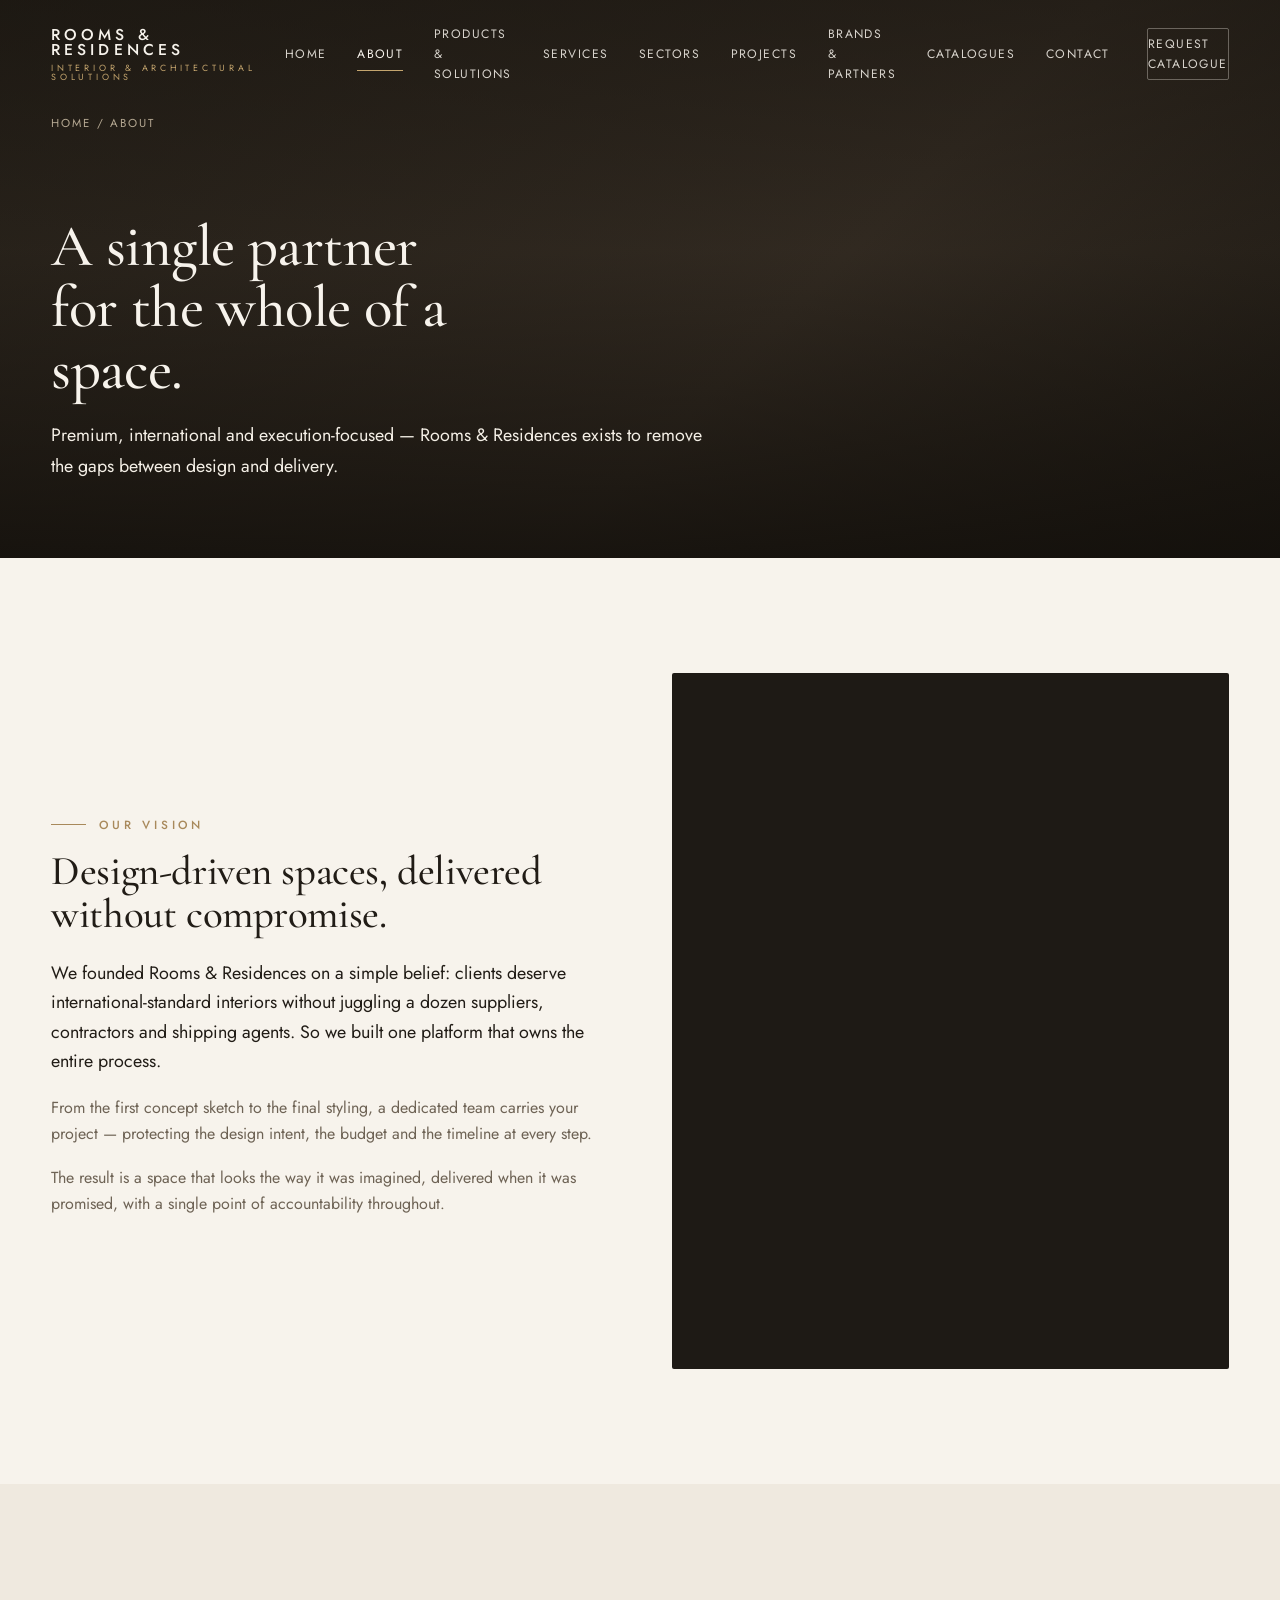
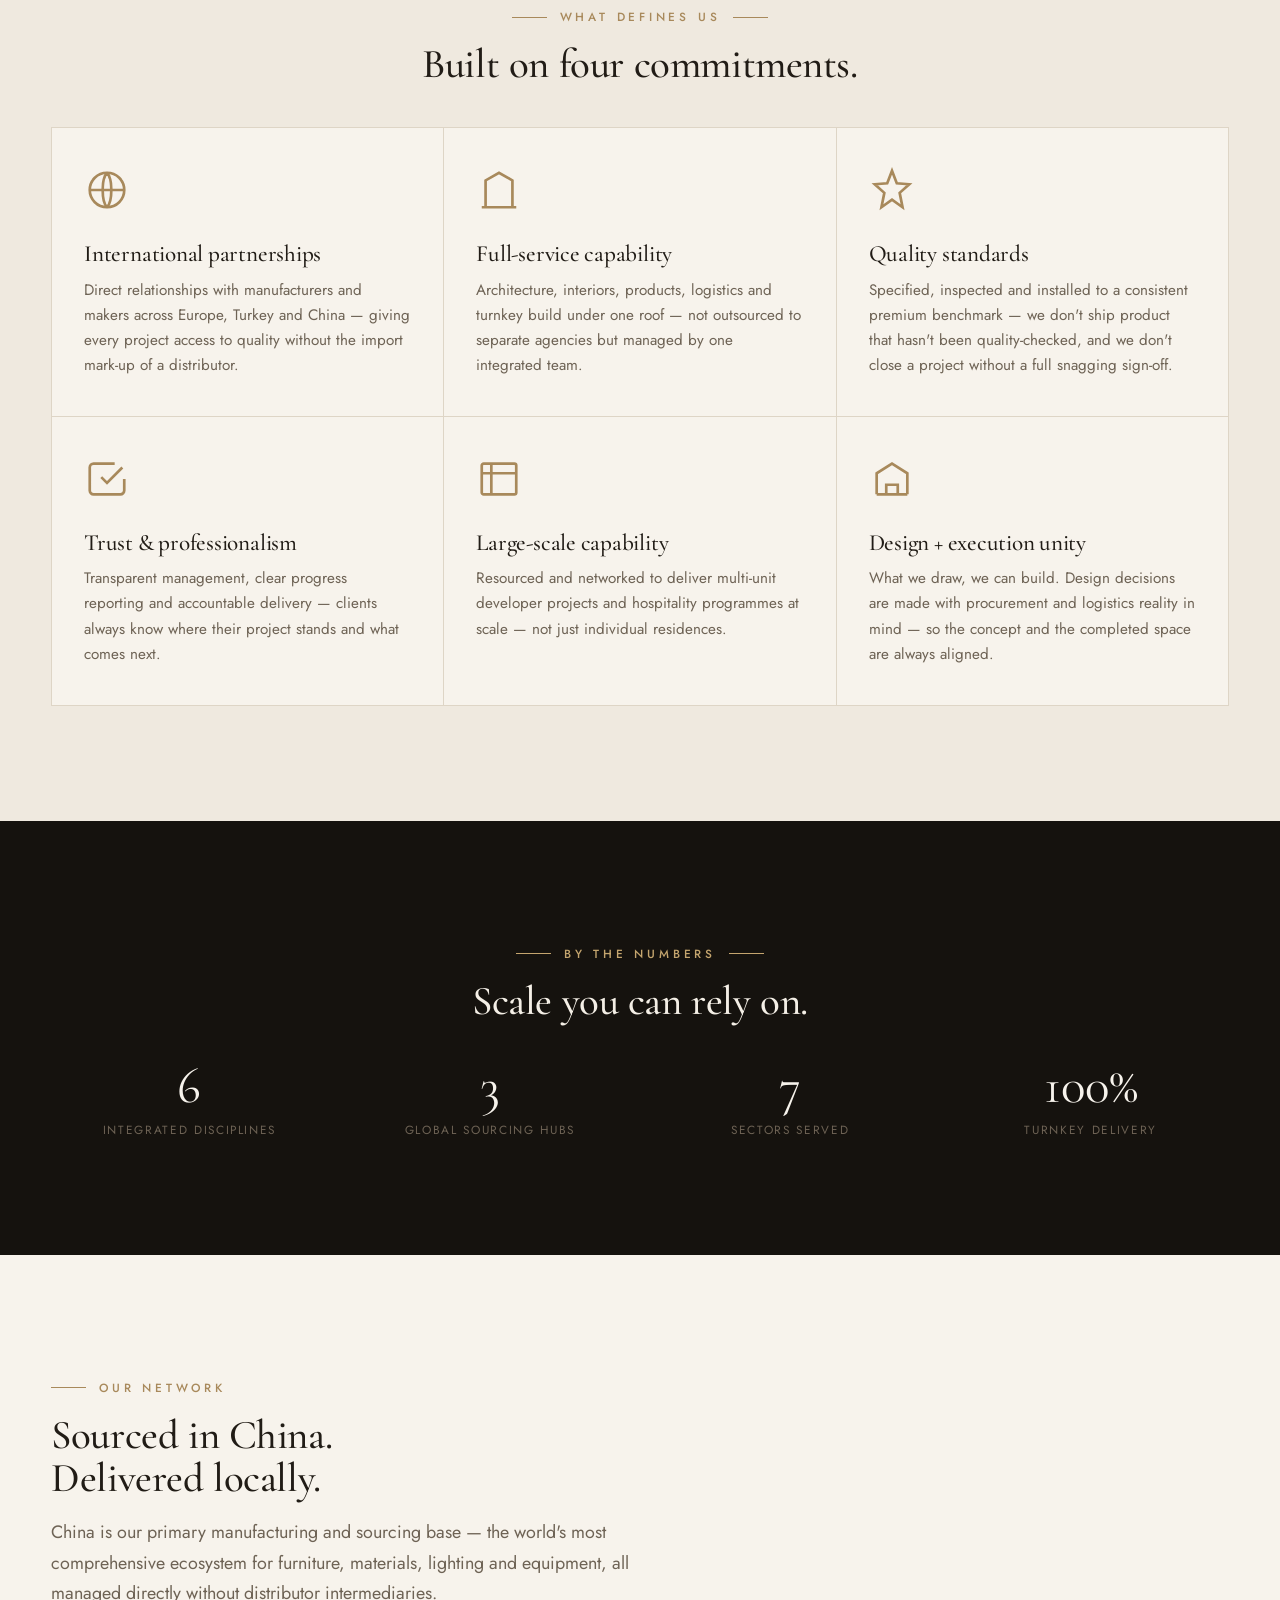
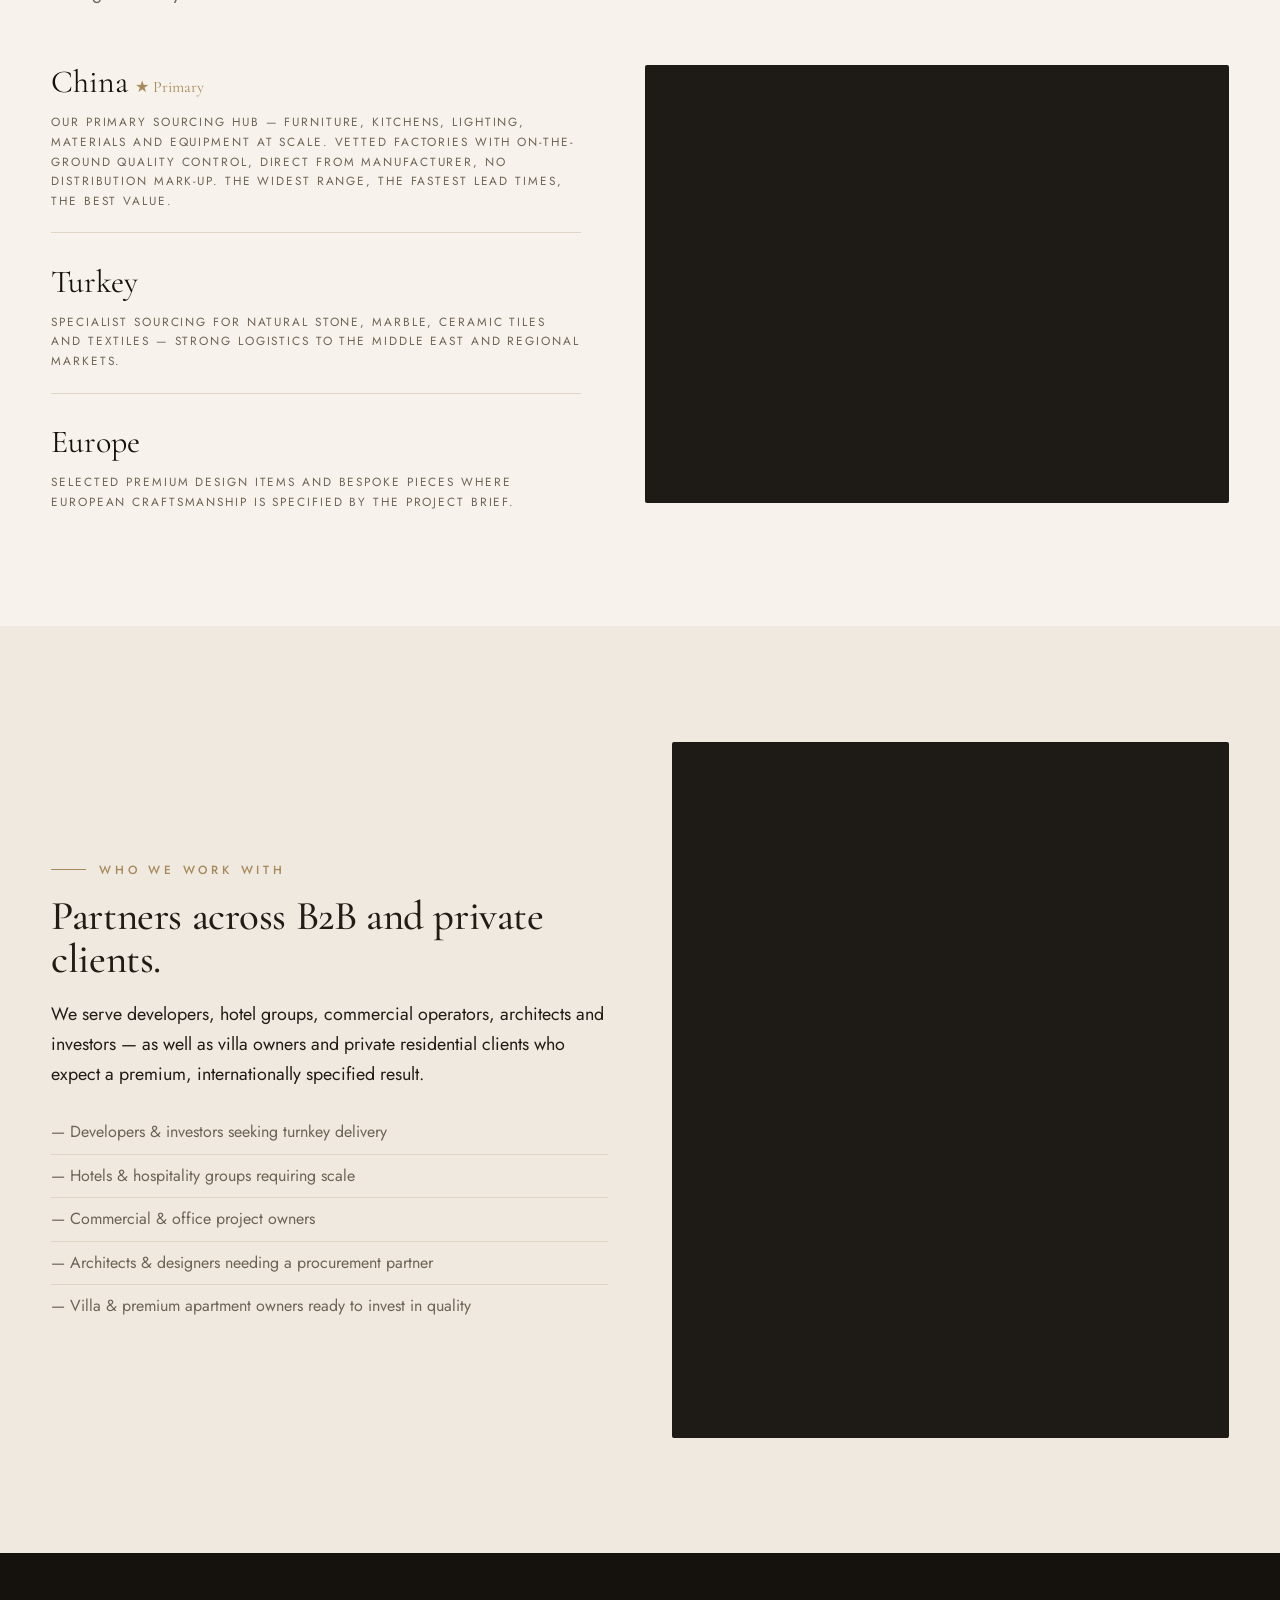
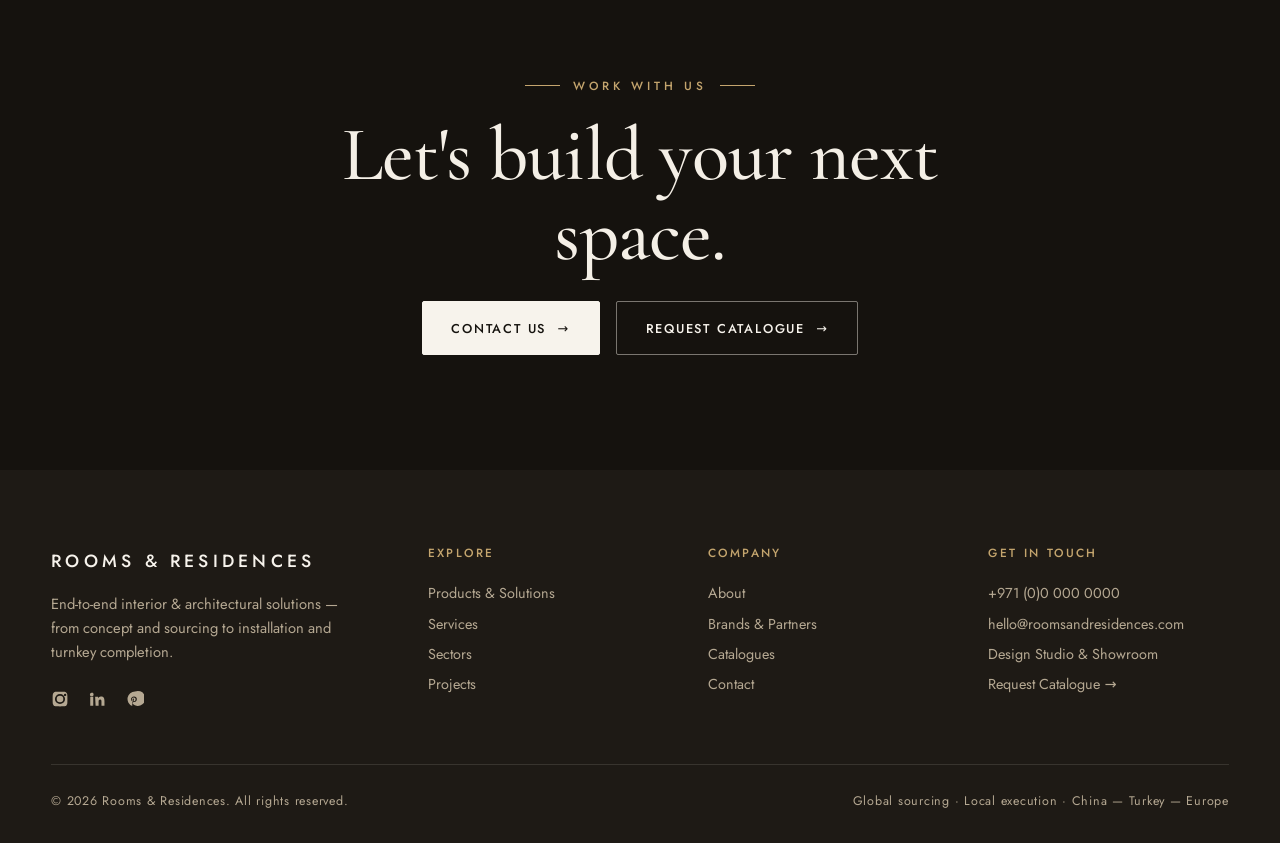
==== about.html @ d624a6ec "Initial commit — Rooms & Residences website" ====
<!DOCTYPE html>
<html lang="en">
<head>
  <meta charset="UTF-8">
  <meta name="viewport" content="width=device-width, initial-scale=1.0">
  <title>About — Rooms &amp; Residences</title>
  <meta name="description" content="Rooms & Residences unites architecture, design, sourcing and execution into one accountable partner — international standards, premium quality, complete project delivery.">
  <link rel="preconnect" href="https://fonts.googleapis.com">
  <link rel="preconnect" href="https://fonts.gstatic.com" crossorigin>
  <link href="https://fonts.googleapis.com/css2?family=Cormorant+Garamond:ital,wght@0,400;0,500;0,600;1,400;1,500&family=Jost:wght@300;400;500;600&display=swap" rel="stylesheet">
  <link rel="stylesheet" href="assets/css/styles.css">
</head>
<body data-page="about.html">

  <section class="page-hero">
    <div class="page-hero__media media-fallback">
      <img src="https://images.unsplash.com/photo-1505691938895-1758d7feb511?auto=format&fit=crop&w=2000&q=80" alt="Architectural interior detail" onerror="this.style.display='none'">
    </div>
    <div class="page-hero__inner container">
      <p class="crumbs reveal"><a href="index.html">Home</a> / About</p>
      <div>
        <h1 class="reveal" data-delay="1">A single partner<br>for the whole of a space.</h1>
        <p class="lead reveal" data-delay="2">Premium, international and execution-focused — Rooms &amp; Residences exists to remove the gaps between design and delivery.</p>
      </div>
    </div>
  </section>

  <!-- Vision -->
  <section class="section">
    <div class="container split">
      <div class="prose reveal">
        <span class="eyebrow">Our Vision</span>
        <h2 style="font-size:var(--h2);margin:1rem 0 1.4rem">Design-driven spaces, delivered without compromise.</h2>
        <p>We founded Rooms &amp; Residences on a simple belief: clients deserve international-standard interiors without juggling a dozen suppliers, contractors and shipping agents. So we built one platform that owns the entire process.</p>
        <p>From the first concept sketch to the final styling, a dedicated team carries your project — protecting the design intent, the budget and the timeline at every step.</p>
        <p>The result is a space that looks the way it was imagined, delivered when it was promised, with a single point of accountability throughout.</p>
      </div>
      <div class="media-frame reveal" data-delay="1">
        <img src="https://images.unsplash.com/photo-1600607687939-ce8a6c25118c?auto=format&fit=crop&w=1100&q=80" alt="Considered residential interior" onerror="this.style.display='none'">
      </div>
    </div>
  </section>

  <!-- Four commitments -->
  <section class="section alt">
    <div class="container">
      <div class="section-head center reveal">
        <span class="eyebrow center">What Defines Us</span>
        <h2>Built on four commitments.</h2>
      </div>
      <div class="why-grid" style="margin-top:2.6rem">
        <div class="feature reveal">
          <svg class="ico" viewBox="0 0 24 24" fill="none" stroke="currentColor" stroke-width="1.4">
            <circle cx="12" cy="12" r="9"/><path d="M3 12h18M12 3c3 3 3 15 0 18M12 3c-3 3-3 15 0 18"/>
          </svg>
          <h3>International partnerships</h3>
          <p>Direct relationships with manufacturers and makers across Europe, Turkey and China — giving every project access to quality without the import mark-up of a distributor.</p>
        </div>
        <div class="feature reveal" data-delay="1">
          <svg class="ico" viewBox="0 0 24 24" fill="none" stroke="currentColor" stroke-width="1.4">
            <path d="M3 21h18M5 21V7l7-4 7 4v14"/>
          </svg>
          <h3>Full-service capability</h3>
          <p>Architecture, interiors, products, logistics and turnkey build under one roof — not outsourced to separate agencies but managed by one integrated team.</p>
        </div>
        <div class="feature reveal" data-delay="2">
          <svg class="ico" viewBox="0 0 24 24" fill="none" stroke="currentColor" stroke-width="1.4">
            <path d="M12 2l2.5 6.5L21 9l-5 4.5L17.5 21 12 17l-5.5 4L8 13.5 3 9l6.5-.5z"/>
          </svg>
          <h3>Quality standards</h3>
          <p>Specified, inspected and installed to a consistent premium benchmark — we don't ship product that hasn't been quality-checked, and we don't close a project without a full snagging sign-off.</p>
        </div>
        <div class="feature reveal">
          <svg class="ico" viewBox="0 0 24 24" fill="none" stroke="currentColor" stroke-width="1.4">
            <path d="M9 11l3 3 8-8M21 12v6a2 2 0 0 1-2 2H5a2 2 0 0 1-2-2V6a2 2 0 0 1 2-2h11"/>
          </svg>
          <h3>Trust &amp; professionalism</h3>
          <p>Transparent management, clear progress reporting and accountable delivery — clients always know where their project stands and what comes next.</p>
        </div>
        <div class="feature reveal" data-delay="1">
          <svg class="ico" viewBox="0 0 24 24" fill="none" stroke="currentColor" stroke-width="1.4">
            <rect x="3" y="4" width="18" height="16" rx="1"/><path d="M3 9h18M8 4v16"/>
          </svg>
          <h3>Large-scale capability</h3>
          <p>Resourced and networked to deliver multi-unit developer projects and hospitality programmes at scale — not just individual residences.</p>
        </div>
        <div class="feature reveal" data-delay="2">
          <svg class="ico" viewBox="0 0 24 24" fill="none" stroke="currentColor" stroke-width="1.4">
            <path d="M4 20V9l8-5 8 5v11M4 20h16M9 20v-5h6v5M12 4v0"/>
          </svg>
          <h3>Design + execution unity</h3>
          <p>What we draw, we can build. Design decisions are made with procurement and logistics reality in mind — so the concept and the completed space are always aligned.</p>
        </div>
      </div>
    </div>
  </section>

  <!-- Stats -->
  <section class="section dark">
    <div class="container">
      <div class="section-head center reveal">
        <span class="eyebrow center">By the Numbers</span>
        <h2>Scale you can rely on.</h2>
      </div>
      <div class="stat-row" style="margin-top:2.4rem;grid-template-columns:repeat(4,1fr);text-align:center">
        <div class="stat reveal"><div class="n">6</div><div class="l">Integrated disciplines</div></div>
        <div class="stat reveal" data-delay="1"><div class="n">3</div><div class="l">Global sourcing hubs</div></div>
        <div class="stat reveal" data-delay="2"><div class="n">7</div><div class="l">Sectors served</div></div>
        <div class="stat reveal" data-delay="3"><div class="n">100%</div><div class="l">Turnkey delivery</div></div>
      </div>
    </div>
  </section>

  <!-- Global network -->
  <section class="section">
    <div class="container">
      <div class="section-head reveal">
        <span class="eyebrow">Our Network</span>
        <h2>Sourced in China.<br>Delivered locally.</h2>
        <p class="lead">China is our primary manufacturing and sourcing base — the world's most comprehensive ecosystem for furniture, materials, lighting and equipment, all managed directly without distributor intermediaries.</p>
      </div>
      <div class="net-grid" style="margin-top:3rem">
        <div class="hubs" style="margin-top:0;flex-direction:column;gap:1.4rem">
          <div class="hub" style="border-bottom:1px solid var(--line);padding-bottom:1.4rem">
            <div class="n" style="font-family:'Cormorant Garamond',serif;font-size:2rem;color:var(--ink)">China <span style="font-size:1rem;color:var(--brass)">★ Primary</span></div>
            <div class="l" style="color:var(--muted)">Our primary sourcing hub — furniture, kitchens, lighting, materials and equipment at scale. Vetted factories with on-the-ground quality control, direct from manufacturer, no distribution mark-up. The widest range, the fastest lead times, the best value.</div>
          </div>
          <div class="hub" style="border-bottom:1px solid var(--line);padding-bottom:1.4rem">
            <div class="n" style="font-family:'Cormorant Garamond',serif;font-size:2rem;color:var(--ink)">Turkey</div>
            <div class="l" style="color:var(--muted)">Specialist sourcing for natural stone, marble, ceramic tiles and textiles — strong logistics to the Middle East and regional markets.</div>
          </div>
          <div class="hub">
            <div class="n" style="font-family:'Cormorant Garamond',serif;font-size:2rem;color:var(--ink)">Europe</div>
            <div class="l" style="color:var(--muted)">Selected premium design items and bespoke pieces where European craftsmanship is specified by the project brief.</div>
          </div>
        </div>
        <div class="media-frame reveal" data-delay="1" style="aspect-ratio:4/3">
          <img src="https://images.unsplash.com/photo-1581092160562-40aa08e78837?auto=format&fit=crop&w=1100&q=80" alt="Manufacturing facility" onerror="this.style.display='none'">
        </div>
      </div>
    </div>
  </section>

  <!-- B2B / B2C -->
  <section class="section alt">
    <div class="container split">
      <div class="prose reveal">
        <span class="eyebrow">Who We Work With</span>
        <h2 style="font-size:var(--h2);margin:1rem 0 1.2rem">Partners across B2B and private clients.</h2>
        <p>We serve developers, hotel groups, commercial operators, architects and investors — as well as villa owners and private residential clients who expect a premium, internationally specified result.</p>
        <ul style="margin-top:1.4rem;color:var(--muted)">
          <li style="padding:.5rem 0;border-bottom:1px solid var(--line)">— Developers &amp; investors seeking turnkey delivery</li>
          <li style="padding:.5rem 0;border-bottom:1px solid var(--line)">— Hotels &amp; hospitality groups requiring scale</li>
          <li style="padding:.5rem 0;border-bottom:1px solid var(--line)">— Commercial &amp; office project owners</li>
          <li style="padding:.5rem 0;border-bottom:1px solid var(--line)">— Architects &amp; designers needing a procurement partner</li>
          <li style="padding:.5rem 0">— Villa &amp; premium apartment owners ready to invest in quality</li>
        </ul>
      </div>
      <div class="media-frame reveal" data-delay="1">
        <img src="https://images.unsplash.com/photo-1497366754035-f200968a6e72?auto=format&fit=crop&w=1100&q=80" alt="Commercial interior space" onerror="this.style.display='none'">
      </div>
    </div>
  </section>

  <section class="section dark final">
    <div class="container center">
      <span class="eyebrow center reveal">Work With Us</span>
      <h2 class="serif reveal" data-delay="1" style="font-size:var(--display);max-width:18ch;margin:1.2rem auto 1.6rem">Let's build your next space.</h2>
      <div class="cta-row reveal" data-delay="2" style="display:flex;gap:1rem;justify-content:center;flex-wrap:wrap">
        <a href="contact.html" class="btn btn--light">Contact Us <span class="arrow">→</span></a>
        <a href="#" class="btn btn--outline-light" data-modal-open>Request Catalogue <span class="arrow">→</span></a>
      </div>
    </div>
  </section>

  <script src="assets/js/site.js"></script>
</body>
</html>
---- assets/css/styles.css ----
/* =========================================================
   ROOMS & RESIDENCES — Design System
   Editorial · Architectural · Modern Luxury
   Palette: warm neutrals + charcoal contrast + brass accent
   Type: Cormorant Garamond (display) · Jost (sans / UI)
   ========================================================= */

/* ---------- Tokens ---------- */
:root {
  /* Warm neutral palette */
  --paper:        #F7F3EC;  /* primary background */
  --paper-2:      #EFE9DF;  /* alt background */
  --sand:         #E6DDCF;
  --stone:        #C9BCA8;
  --line:         #DED5C6;  /* hairline borders on light */

  /* Dark contrast */
  --ink:          #15120E;  /* near-black warm */
  --charcoal:     #1E1A15;
  --charcoal-2:   #262119;

  /* Brass accent (muted, architectural — affordable premium) */
  --brass:        #A8895B;
  --brass-bright: #C4A56E;
  --brass-soft:   #BFA888;

  /* Text */
  --text:         #211C16;  /* body on light */
  --muted:        #6E6355;  /* muted on light (>=4.5:1 on paper) */
  --text-inv:     #F4EFE6;  /* body on dark */
  --muted-inv:    #B5A892;  /* muted on dark */

  /* Type scale (fluid) */
  --display: clamp(2.6rem, 6vw, 5.6rem);
  --h1:      clamp(2.2rem, 4.6vw, 4rem);
  --h2:      clamp(1.8rem, 3.2vw, 2.9rem);
  --h3:      clamp(1.3rem, 2vw, 1.7rem);
  --lead:    clamp(1.05rem, 1.4vw, 1.3rem);

  /* Spacing / layout */
  --container: 1280px;
  --gutter: clamp(1.25rem, 4vw, 4rem);
  --section: clamp(4.5rem, 9vw, 9rem);
  --radius: 2px;

  --ease: cubic-bezier(.22, .61, .36, 1);
  --dur: 320ms;

  --shadow: 0 24px 60px -28px rgba(21,18,14,.45);

  --z-nav: 50;
  --z-modal: 90;

  /* Fixed header clearance — update if header height changes */
  --nav-h: 76px;
}

/* ---------- Reset ---------- */
*, *::before, *::after { box-sizing: border-box; }
* { margin: 0; }
html { scroll-behavior: smooth; -webkit-text-size-adjust: 100%; }
@media (prefers-reduced-motion: reduce) {
  html { scroll-behavior: auto; }
  *, *::before, *::after {
    animation-duration: .001ms !important;
    transition-duration: .001ms !important;
    animation-iteration-count: 1 !important;
  }
}
body {
  font-family: 'Jost', system-ui, -apple-system, 'Segoe UI', sans-serif;
  background: var(--paper);
  color: var(--text);
  line-height: 1.65;
  font-size: 1rem;
  -webkit-font-smoothing: antialiased;
  text-rendering: optimizeLegibility;
  overflow-x: hidden;
}
img { display: block; max-width: 100%; height: auto; }
a { color: inherit; text-decoration: none; }
button { font: inherit; cursor: pointer; border: none; background: none; color: inherit; }
ul { list-style: none; padding: 0; }
::selection { background: var(--brass); color: #fff; }

/* ---------- Typography ---------- */
h1, h2, h3, h4 { font-family: 'Cormorant Garamond', Georgia, serif; font-weight: 500; line-height: 1.05; letter-spacing: -.01em; }
.serif { font-family: 'Cormorant Garamond', Georgia, serif; }
.eyebrow {
  font-family: 'Jost', sans-serif;
  font-size: .74rem;
  font-weight: 500;
  letter-spacing: .32em;
  text-transform: uppercase;
  color: var(--brass);
  display: inline-flex;
  align-items: center;
  gap: .8rem;
}
.eyebrow::before {
  content: "";
  width: 2.2rem; height: 1px;
  background: var(--brass);
  display: inline-block;
}
.eyebrow.center::after {
  content: ""; width: 2.2rem; height: 1px; background: var(--brass); display: inline-block;
}
.eyebrow.center { justify-content: center; }
.lead { font-size: var(--lead); color: var(--muted); max-width: 60ch; line-height: 1.7; }

/* ---------- Layout helpers ---------- */
.container { width: 100%; max-width: var(--container); margin-inline: auto; padding-inline: var(--gutter); }
.section { padding-block: var(--section); }
.section--tight { padding-block: clamp(3rem, 6vw, 5.5rem); }
.dark { background: var(--ink); color: var(--text-inv); }
.dark .lead { color: var(--muted-inv); }
.dark .eyebrow { color: var(--brass-bright); }
.dark .eyebrow::before, .dark .eyebrow.center::after { background: var(--brass-bright); }
.alt { background: var(--paper-2); }
.center { text-align: center; }
.mx-auto { margin-inline: auto; }

.section-head { max-width: 64ch; }
.section-head.center { margin-inline: auto; }
.section-head h2 { font-size: var(--h2); margin: 1rem 0 1.1rem; }
.section-head .lead { margin-top: .25rem; }

/* ---------- Buttons ---------- */
.btn {
  --bg: var(--ink); --fg: var(--paper); --bd: var(--ink);
  display: inline-flex; align-items: center; gap: .7rem;
  padding: .95rem 1.8rem;
  font-size: .8rem; font-weight: 500; letter-spacing: .14em; text-transform: uppercase;
  background: var(--bg); color: var(--fg);
  border: 1px solid var(--bd);
  border-radius: var(--radius);
  cursor: pointer;
  transition: background var(--dur) var(--ease), color var(--dur) var(--ease), border-color var(--dur) var(--ease);
}
.btn:hover { --bg: var(--brass); --bd: var(--brass); --fg: #fff; }
.btn:focus-visible { outline: 2px solid var(--brass-bright); outline-offset: 3px; }
.btn--ghost { --bg: transparent; --fg: var(--ink); --bd: var(--ink); }
.btn--ghost:hover { --bg: var(--ink); --fg: var(--paper); --bd: var(--ink); }
.btn--light { --bg: var(--paper); --fg: var(--ink); --bd: var(--paper); }
.btn--light:hover { --bg: var(--brass); --fg: #fff; --bd: var(--brass); }
.btn--outline-light { --bg: transparent; --fg: var(--paper); --bd: rgba(244,239,230,.45); }
.btn--outline-light:hover { --bg: var(--paper); --fg: var(--ink); --bd: var(--paper); }
.btn .arrow { transition: transform var(--dur) var(--ease); }
.btn:hover .arrow { transform: translateX(4px); }

.link-arrow {
  display: inline-flex; align-items: center; gap: .55rem;
  font-size: .78rem; font-weight: 500; letter-spacing: .16em; text-transform: uppercase;
  color: var(--ink);
  padding-bottom: .3rem;
  position: relative;
}
.link-arrow::after { content: ""; position: absolute; left: 0; bottom: 0; height: 1px; width: 100%; background: currentColor; transform: scaleX(.4); transform-origin: left; opacity: .5; transition: transform var(--dur) var(--ease), opacity var(--dur) var(--ease); }
.link-arrow:hover::after { transform: scaleX(1); opacity: 1; }
.link-arrow .arrow { transition: transform var(--dur) var(--ease); }
.link-arrow:hover .arrow { transform: translateX(4px); }
.dark .link-arrow { color: var(--brass-bright); }

/* ---------- Header / Nav ---------- */
.site-header {
  position: fixed; inset: 0 0 auto 0; z-index: var(--z-nav);
  display: flex; align-items: center; justify-content: space-between;
  padding: 1.2rem var(--gutter);
  transition: background var(--dur) var(--ease), padding var(--dur) var(--ease), box-shadow var(--dur) var(--ease);
  color: var(--paper);
}
.site-header.solid {
  background: rgba(20,17,13,.92);
  backdrop-filter: blur(10px);
  padding-block: .85rem;
  box-shadow: 0 1px 0 rgba(255,255,255,.06);
}
.brand { display: flex; flex-direction: column; line-height: 1; z-index: 2; }
.brand b { font-family: 'Jost', sans-serif; font-weight: 500; letter-spacing: .26em; font-size: .98rem; text-transform: uppercase; }
.brand span { font-size: .56rem; letter-spacing: .42em; text-transform: uppercase; color: var(--brass-bright); margin-top: .35rem; }
.nav { display: flex; align-items: center; gap: 1.9rem; }
.nav a {
  font-size: .76rem; font-weight: 400; letter-spacing: .12em; text-transform: uppercase;
  opacity: .85; position: relative; padding: .3rem 0;
  transition: opacity var(--dur) var(--ease);
}
.nav a::after { content: ""; position: absolute; left: 0; bottom: -2px; height: 1px; width: 100%; background: var(--brass-bright); transform: scaleX(0); transform-origin: left; transition: transform var(--dur) var(--ease); }
.nav a:hover, .nav a[aria-current="page"] { opacity: 1; }
.nav a:hover::after, .nav a[aria-current="page"]::after { transform: scaleX(1); }
.nav-cta {
  margin-left: .4rem; padding: .6rem 1.1rem; border: 1px solid rgba(244,239,230,.4);
  border-radius: var(--radius); font-size: .72rem; letter-spacing: .14em; text-transform: uppercase;
  transition: background var(--dur) var(--ease), color var(--dur) var(--ease), border-color var(--dur) var(--ease);
}
.nav-cta:hover { background: var(--brass); border-color: var(--brass); color: #fff; }
.nav-cta::after { display: none; }
.nav-toggle { display: none; width: 44px; height: 44px; align-items: center; justify-content: center; z-index: 2; }
.nav-toggle span { position: relative; width: 24px; height: 1.5px; background: currentColor; transition: background .1s; }
.nav-toggle span::before, .nav-toggle span::after { content: ""; position: absolute; left: 0; width: 24px; height: 1.5px; background: currentColor; transition: transform var(--dur) var(--ease); }
.nav-toggle span::before { top: -7px; }
.nav-toggle span::after { top: 7px; }
body.nav-open .nav-toggle span { background: transparent; }
body.nav-open .nav-toggle span::before { transform: translateY(7px) rotate(45deg); }
body.nav-open .nav-toggle span::after { transform: translateY(-7px) rotate(-45deg); }

@media (max-width: 980px) {
  .nav-toggle { display: flex; }
  .nav {
    position: fixed; inset: 0; flex-direction: column; justify-content: center; gap: 1.6rem;
    background: var(--ink); color: var(--paper);
    transform: translateX(100%); transition: transform var(--dur) var(--ease);
    padding: 5rem var(--gutter);
  }
  body.nav-open .nav { transform: translateX(0); }
  .nav a { font-size: 1.1rem; opacity: 1; }
  .nav-cta { border-color: var(--brass-bright); }
}

/* ---------- Hero ---------- */
.hero { position: relative; min-height: 100svh; display: flex; align-items: flex-end; color: var(--paper); overflow: hidden; }
.hero__media { position: absolute; inset: 0; z-index: 0; }
.hero__media img { width: 100%; height: 100%; object-fit: cover; transform: scale(1.06); animation: heroZoom 14s var(--ease) forwards; }
.hero__media::after { content: ""; position: absolute; inset: 0; background: linear-gradient(180deg, rgba(17,14,10,.55) 0%, rgba(17,14,10,.25) 35%, rgba(17,14,10,.82) 100%); }
@keyframes heroZoom { to { transform: scale(1); } }
.hero__inner { position: relative; z-index: 1; width: 100%; padding-bottom: clamp(3rem, 7vw, 6rem); }
.hero h1 { font-size: var(--display); font-weight: 500; max-width: 16ch; }
.hero .sub { font-size: var(--lead); color: var(--text-inv); max-width: 46ch; margin-top: 1.4rem; }
.hero .services-line { margin-top: 1.6rem; font-size: .8rem; letter-spacing: .22em; text-transform: uppercase; color: var(--brass-bright); }
.hero .cta-row { margin-top: 2.4rem; display: flex; flex-wrap: wrap; gap: 1rem; }
.scroll-cue { position: absolute; left: var(--gutter); bottom: 1.6rem; z-index: 1; font-size: .68rem; letter-spacing: .26em; text-transform: uppercase; color: var(--muted-inv); display: flex; align-items: center; gap: .7rem; }
.scroll-cue::before { content: ""; width: 1px; height: 38px; background: linear-gradient(var(--brass-bright), transparent); animation: cue 2s var(--ease) infinite; }
@keyframes cue { 0%,100%{ opacity:.3; transform: scaleY(.6);} 50%{opacity:1; transform: scaleY(1);} }

/* page hero (inner pages) */
.page-hero {
  position: relative; min-height: 62vh; display: flex;
  align-items: stretch; /* full-height inner so crumbs can go top, heading bottom */
  color: var(--paper); overflow: hidden;
}
.page-hero__media { position: absolute; inset: 0; }
.page-hero__media img { width: 100%; height: 100%; object-fit: cover; }
.page-hero__media::after { content: ""; position: absolute; inset: 0; background: linear-gradient(180deg, rgba(17,14,10,.52) 0%, rgba(17,14,10,.22) 45%, rgba(17,14,10,.82) 100%); }
.page-hero__inner {
  position: relative; z-index: 1; width: 100%;
  display: flex; flex-direction: column; justify-content: space-between;
  /* push breadcrumbs below the fixed header; heading stays at bottom */
  padding-top: calc(var(--nav-h) + clamp(1.5rem, 3vw, 2.5rem));
  padding-bottom: clamp(2.5rem, 6vw, 5rem);
}
.page-hero h1 { font-size: var(--h1); max-width: 18ch; margin-top: .9rem; }
.page-hero .lead { color: var(--text-inv); margin-top: 1.2rem; }
.crumbs { font-size: .72rem; letter-spacing: .18em; text-transform: uppercase; color: var(--muted-inv); }
.crumbs a:hover { color: var(--brass-bright); }

/* media fallback so images never look broken */
.media-fallback { background: linear-gradient(135deg, var(--stone), var(--sand) 60%, var(--paper-2)); }
.dark .media-fallback, .hero__media.media-fallback, .page-hero__media.media-fallback { background: linear-gradient(135deg, #2a241c, #3a3127 60%, #221d16); }

/* ---------- Brand intro ---------- */
.intro-grid { display: grid; grid-template-columns: 1.05fr 1fr; gap: clamp(2rem, 6vw, 6rem); align-items: center; }
.intro-grid .big { font-size: var(--h2); line-height: 1.12; }
.intro-grid .big em { font-style: italic; color: var(--brass); }
.stat-row { display: grid; grid-template-columns: repeat(3, 1fr); gap: 1.5rem; margin-top: 2.6rem; }
.stat .n { font-family: 'Cormorant Garamond', serif; font-size: clamp(2.4rem,4vw,3.4rem); color: var(--ink); line-height: 1; }
.stat .l { font-size: .74rem; letter-spacing: .14em; text-transform: uppercase; color: var(--muted); margin-top: .5rem; }
.dark .stat .n { color: var(--paper); }

/* ---------- Products preview grid ---------- */
.cards-grid { display: grid; grid-template-columns: repeat(3, 1fr); gap: 1.25rem; }
.tile {
  position: relative; display: block; overflow: hidden; border-radius: var(--radius);
  aspect-ratio: 4/5; color: var(--paper);
  background: var(--charcoal);
}
.tile img { position: absolute; inset: 0; width: 100%; height: 100%; object-fit: cover; transition: transform 700ms var(--ease), filter var(--dur) var(--ease); filter: brightness(.82); }
.tile::after { content: ""; position: absolute; inset: 0; background: linear-gradient(180deg, transparent 30%, rgba(17,14,10,.78)); }
.tile:hover img { transform: scale(1.07); filter: brightness(.92); }
.tile__body { position: absolute; inset: auto 0 0 0; z-index: 1; padding: 1.5rem; display: flex; align-items: flex-end; justify-content: space-between; gap: 1rem; }
.tile__body h3 { font-size: var(--h3); }
.tile__body .meta { font-size: .72rem; letter-spacing: .16em; text-transform: uppercase; color: var(--brass-bright); margin-bottom: .4rem; display: block; }
.tile .plus { width: 38px; height: 38px; border: 1px solid rgba(244,239,230,.5); border-radius: 50%; display: grid; place-items: center; flex: none; transition: background var(--dur) var(--ease), border-color var(--dur) var(--ease); }
.tile:hover .plus { background: var(--brass); border-color: var(--brass); }

/* wide variant for first tile */
.cards-grid.feature .tile:first-child { grid-row: span 2; aspect-ratio: auto; }

/* ---------- Process / steps ---------- */
.process { display: grid; grid-template-columns: repeat(6, 1fr); gap: 0; counter-reset: step; }
.step { padding: 2rem 1.4rem; border-top: 1px solid rgba(244,239,230,.16); position: relative; }
.step + .step { border-left: 1px solid rgba(244,239,230,.16); }
.step .num { font-family: 'Cormorant Garamond', serif; font-size: 1.1rem; color: var(--brass-bright); letter-spacing: .1em; }
.step h3 { font-size: 1.35rem; margin: 1.2rem 0 .6rem; }
.step p { font-size: .9rem; color: var(--muted-inv); }
.step .bar { position: absolute; top: -1px; left: 0; height: 2px; width: 0; background: var(--brass); transition: width 600ms var(--ease); }
.step.in .bar { width: 100%; }

/* ---------- Projects editorial ---------- */
.proj-grid { display: grid; grid-template-columns: repeat(2, 1fr); gap: clamp(1.5rem, 4vw, 3rem) 1.5rem; }
.proj { display: block; }
.proj__media { position: relative; overflow: hidden; border-radius: var(--radius); aspect-ratio: 3/2; background: var(--charcoal); }
.proj__media img { width: 100%; height: 100%; object-fit: cover; transition: transform 800ms var(--ease); }
.proj:hover .proj__media img { transform: scale(1.06); }
.proj__media .tag { position: absolute; top: 1rem; left: 1rem; background: rgba(20,17,13,.7); color: var(--paper); font-size: .68rem; letter-spacing: .16em; text-transform: uppercase; padding: .45rem .8rem; border-radius: 2px; backdrop-filter: blur(6px); }
.proj__body { padding-top: 1.2rem; display: flex; justify-content: space-between; align-items: baseline; gap: 1rem; border-top: 1px solid var(--line); margin-top: 1.1rem; }
.dark .proj__body { border-color: rgba(244,239,230,.16); }
.proj__body h3 { font-size: var(--h3); }
.proj__body .loc { font-size: .76rem; letter-spacing: .14em; text-transform: uppercase; color: var(--muted); white-space: nowrap; }
.dark .proj__body .loc { color: var(--muted-inv); }
.proj.big { grid-column: span 2; }
.proj.big .proj__media { aspect-ratio: 21/9; }

/* ---------- Sectors tiles ---------- */
.sector-grid { display: grid; grid-template-columns: repeat(4, 1fr); gap: 1px; background: var(--line); border: 1px solid var(--line); }
.dark .sector-grid, .dark .sector-grid { background: rgba(244,239,230,.14); border-color: rgba(244,239,230,.14); }
.sector {
  position: relative; min-height: 240px; padding: 1.6rem; display: flex; flex-direction: column; justify-content: flex-end;
  background: var(--paper); overflow: hidden; color: var(--text);
}
.sector img { position: absolute; inset: 0; width: 100%; height: 100%; object-fit: cover; opacity: 0; transform: scale(1.1); transition: opacity 500ms var(--ease), transform 800ms var(--ease); }
.sector::after { content: ""; position: absolute; inset: 0; background: linear-gradient(180deg, transparent, rgba(17,14,10,.8)); opacity: 0; transition: opacity 500ms var(--ease); }
.sector:hover img, .sector:hover::after { opacity: 1; }
.sector:hover { color: var(--paper); }
.sector .idx { position: relative; z-index: 1; font-size: .72rem; color: var(--brass); letter-spacing: .14em; }
.sector h3 { position: relative; z-index: 1; font-size: 1.5rem; margin-top: .4rem; transition: color var(--dur) var(--ease); }
.sector:hover h3 { color: var(--paper); }
.sector:hover .idx { color: var(--brass-bright); }

/* ---------- Network / map ---------- */
.net-grid { display: grid; grid-template-columns: 1fr 1.1fr; gap: clamp(2rem,5vw,5rem); align-items: center; }
.hubs { display: flex; flex-wrap: wrap; gap: 2.4rem; margin-top: 2rem; }
.hub .n { font-family: 'Cormorant Garamond', serif; font-size: 2rem; color: var(--paper); }
.hub .l { font-size: .74rem; letter-spacing: .16em; text-transform: uppercase; color: var(--muted-inv); margin-top: .2rem; }
.map { position: relative; }
.map svg { width: 100%; height: auto; }
.map .dot { fill: var(--brass-bright); }
.map .pulse { fill: var(--brass-bright); opacity: .5; transform-origin: center; animation: pulse 2.6s var(--ease) infinite; }
@keyframes pulse { 0%{ r:3; opacity:.6;} 70%{ r:16; opacity:0;} 100%{opacity:0;} }

/* ---------- Why / feature list ---------- */
.why-grid { display: grid; grid-template-columns: repeat(3, 1fr); gap: 1px; background: var(--line); border: 1px solid var(--line); }
.feature { background: var(--paper); padding: 2.4rem 2rem; transition: background var(--dur) var(--ease); }
.feature:hover { background: var(--paper-2); }
.feature .ico { width: 46px; height: 46px; color: var(--brass); }
.feature h3 { font-size: 1.45rem; margin: 1.3rem 0 .7rem; }
.feature p { color: var(--muted); font-size: .95rem; }

/* ---------- Catalogue band ---------- */
.cat-band { position: relative; overflow: hidden; }
.cat-grid { display: grid; grid-template-columns: 1fr 1fr; gap: clamp(2rem,5vw,5rem); align-items: center; }
.cat-list { display: flex; flex-wrap: wrap; gap: .6rem; margin: 1.8rem 0 2.2rem; }
.chip { font-size: .76rem; letter-spacing: .12em; text-transform: uppercase; border: 1px solid rgba(244,239,230,.3); padding: .55rem 1rem; border-radius: 999px; color: var(--text-inv); }
.cat-visual { position: relative; aspect-ratio: 4/3; border-radius: var(--radius); overflow: hidden; background: var(--charcoal-2); }
.cat-visual img { width: 100%; height: 100%; object-fit: cover; }

/* ---------- Partners / logos ---------- */
.logo-row { display: grid; grid-template-columns: repeat(5, 1fr); gap: 1px; background: var(--line); border: 1px solid var(--line); }
.dark .logo-row { background: rgba(244,239,230,.14); border-color: rgba(244,239,230,.14); }
.logo-cell { background: var(--paper); aspect-ratio: 16/8; display: grid; place-items: center; padding: 1.4rem; }
.dark .logo-cell { background: var(--ink); }
.logo-cell span {
  font-family: 'Cormorant Garamond', serif; font-size: 1.35rem; letter-spacing: .04em;
  color: var(--muted); opacity: .7; transition: opacity var(--dur) var(--ease), color var(--dur) var(--ease);
  text-align: center;
}
.dark .logo-cell span { color: var(--muted-inv); }
.logo-cell:hover span { opacity: 1; color: var(--ink); }
.dark .logo-cell:hover span { color: var(--paper); }

/* ---------- Final CTA ---------- */
.final { position: relative; overflow: hidden; text-align: center; }
.final h2 { font-size: var(--display); max-width: 18ch; margin: 1.2rem auto 1.6rem; }
.final .cta-row { display: flex; gap: 1rem; justify-content: center; flex-wrap: wrap; }
.contact-meta { display: flex; gap: 2.4rem; justify-content: center; flex-wrap: wrap; margin-top: 3rem; font-size: .82rem; letter-spacing: .1em; }
.contact-meta a:hover { color: var(--brass-bright); }
.contact-meta b { color: var(--brass-bright); font-weight: 500; letter-spacing: .14em; text-transform: uppercase; font-size: .7rem; display: block; margin-bottom: .35rem; }

/* ---------- Footer ---------- */
.site-footer { background: var(--charcoal); color: var(--text-inv); padding-block: clamp(3.5rem,6vw,5rem) 2rem; }
.foot-grid { display: grid; grid-template-columns: 1.4fr repeat(3, 1fr); gap: 2.5rem; }
.foot-grid h4 { font-family: 'Jost', sans-serif; font-size: .74rem; letter-spacing: .2em; text-transform: uppercase; color: var(--brass-bright); margin-bottom: 1.2rem; font-weight: 500; }
.foot-grid a, .foot-grid li { font-size: .9rem; color: var(--muted-inv); line-height: 2.1; transition: color var(--dur) var(--ease); }
.foot-grid a:hover { color: var(--paper); }
.foot-brand b { font-family: 'Jost'; font-weight: 500; letter-spacing: .24em; font-size: 1.1rem; text-transform: uppercase; color: var(--paper); }
.foot-brand p { color: var(--muted-inv); margin-top: 1rem; max-width: 34ch; font-size: .92rem; }
.foot-bottom { display: flex; justify-content: space-between; flex-wrap: wrap; gap: 1rem; margin-top: 3.5rem; padding-top: 1.6rem; border-top: 1px solid rgba(244,239,230,.12); font-size: .78rem; color: var(--muted-inv); letter-spacing: .06em; }
.socials { display: flex; gap: 1.2rem; }
.socials a { display: grid; place-items: center; }
.socials svg { width: 18px; height: 18px; }

/* ---------- Modal (catalogue request) ---------- */
.modal { position: fixed; inset: 0; z-index: var(--z-modal); display: none; align-items: center; justify-content: center; padding: 1.5rem; }
.modal.open { display: flex; }
.modal__overlay { position: absolute; inset: 0; background: rgba(15,12,9,.72); backdrop-filter: blur(4px); opacity: 0; transition: opacity var(--dur) var(--ease); }
.modal.open .modal__overlay { opacity: 1; }
.modal__panel {
  position: relative; width: min(960px, 100%); background: var(--paper); border-radius: var(--radius);
  display: grid; grid-template-columns: .85fr 1fr; overflow: hidden; box-shadow: var(--shadow);
  transform: translateY(18px); opacity: 0; transition: transform var(--dur) var(--ease), opacity var(--dur) var(--ease);
  max-height: 92vh;
}
.modal.open .modal__panel { transform: translateY(0); opacity: 1; }
.modal__aside { position: relative; background: var(--ink); color: var(--paper); padding: 2.6rem; display: flex; flex-direction: column; justify-content: space-between; }
.modal__aside img { position: absolute; inset: 0; width: 100%; height: 100%; object-fit: cover; opacity: .35; }
.modal__aside > * { position: relative; z-index: 1; }
.modal__aside h3 { font-size: 2rem; margin: .8rem 0; }
.modal__aside ul li { font-size: .85rem; color: var(--muted-inv); padding: .4rem 0; border-bottom: 1px solid rgba(244,239,230,.12); letter-spacing: .04em; }
.modal__form { padding: 2.6rem; overflow-y: auto; }
.modal__close { position: absolute; top: 1rem; right: 1rem; z-index: 3; width: 42px; height: 42px; border-radius: 50%; background: rgba(20,17,13,.5); color: #fff; display: grid; place-items: center; transition: background var(--dur) var(--ease); }
.modal__close:hover { background: var(--brass); }

/* ---------- Forms ---------- */
.field { margin-bottom: 1.2rem; }
.field label { display: block; font-size: .72rem; letter-spacing: .14em; text-transform: uppercase; color: var(--muted); margin-bottom: .5rem; }
.field input, .field select, .field textarea {
  width: 100%; padding: .85rem 1rem; font: inherit; font-size: .95rem;
  background: var(--paper); border: 1px solid var(--line); border-radius: var(--radius); color: var(--text);
  transition: border-color var(--dur) var(--ease), box-shadow var(--dur) var(--ease);
}
.field input:focus, .field select:focus, .field textarea:focus { outline: none; border-color: var(--brass); box-shadow: 0 0 0 3px rgba(168,137,91,.16); }
.field textarea { resize: vertical; min-height: 120px; }
.field.row { display: grid; grid-template-columns: 1fr 1fr; gap: 1rem; }
.form-note { font-size: .76rem; color: var(--muted); margin-top: .6rem; }
.form-success { display: none; text-align: center; padding: 1rem 0; }
.form-success.show { display: block; }
.form-success .check { width: 64px; height: 64px; margin: 0 auto 1.2rem; border-radius: 50%; background: var(--brass); display: grid; place-items: center; color: #fff; }
.is-hidden { display: none !important; }

/* ---------- Filter bar (projects) ---------- */
.filter-bar { display: flex; flex-wrap: wrap; gap: .6rem; margin-bottom: 2.5rem; }
.filter-bar button {
  font-size: .75rem; letter-spacing: .12em; text-transform: uppercase; padding: .6rem 1.1rem;
  border: 1px solid var(--line); border-radius: 999px; color: var(--muted);
  transition: all var(--dur) var(--ease);
}
.filter-bar button:hover { border-color: var(--ink); color: var(--ink); }
.filter-bar button.active { background: var(--ink); color: var(--paper); border-color: var(--ink); }
.proj.hide { display: none; }

/* ---------- Product category accordion/list ---------- */
.cat-cols { display: grid; grid-template-columns: repeat(2, 1fr); gap: 1px; background: var(--line); border: 1px solid var(--line); }
.cat-block { background: var(--paper); padding: 2.4rem; transition: background var(--dur) var(--ease); }
.cat-block:hover { background: var(--paper-2); }
.cat-block .num { font-family: 'Cormorant Garamond', serif; color: var(--brass); font-size: 1rem; }
.cat-block h3 { font-size: 1.8rem; margin: .6rem 0 1.1rem; }
.cat-block ul { columns: 2; gap: 1.5rem; }
.cat-block li { font-size: .92rem; color: var(--muted); padding: .35rem 0; }
.cat-block li::before { content: "—"; color: var(--brass); margin-right: .6rem; }

/* ---------- Reveal animation ---------- */
.reveal { opacity: 0; transform: translateY(26px); transition: opacity 700ms var(--ease), transform 700ms var(--ease); }
.reveal.in { opacity: 1; transform: none; }
.reveal[data-delay="1"] { transition-delay: 90ms; }
.reveal[data-delay="2"] { transition-delay: 180ms; }
.reveal[data-delay="3"] { transition-delay: 270ms; }
.reveal[data-delay="4"] { transition-delay: 360ms; }

/* ---------- Misc content ---------- */
.split { display: grid; grid-template-columns: 1fr 1fr; gap: clamp(2rem,5vw,5rem); align-items: center; }
.split.flip > :first-child { order: 2; }
.media-frame { border-radius: var(--radius); overflow: hidden; aspect-ratio: 4/5; background: var(--charcoal); }
.media-frame img { width: 100%; height: 100%; object-fit: cover; }
.prose p { margin-bottom: 1.1rem; color: var(--muted); }
.prose p:first-of-type { font-size: var(--lead); color: var(--text); }
.dark .prose p { color: var(--muted-inv); }
.dark .prose p:first-of-type { color: var(--text-inv); }
.divider { height: 1px; background: var(--line); border: 0; }

/* ---------- Logo marquee ticker ---------- */
.logo-ticker { overflow: hidden; position: relative; }
.logo-ticker::before, .logo-ticker::after {
  content: ""; position: absolute; top: 0; bottom: 0; width: 6rem; z-index: 2; pointer-events: none;
}
.logo-ticker::before { left: 0; background: linear-gradient(90deg, var(--paper), transparent); }
.logo-ticker::after  { right: 0; background: linear-gradient(270deg, var(--paper), transparent); }
.dark .logo-ticker::before { background: linear-gradient(90deg, var(--ink), transparent); }
.dark .logo-ticker::after  { background: linear-gradient(270deg, var(--ink), transparent); }
.logo-track {
  display: flex; align-items: center; gap: 0;
  width: max-content;
  animation: marquee 32s linear infinite;
}
.logo-ticker:hover .logo-track { animation-play-state: paused; }
@keyframes marquee { 0% { transform: translateX(0); } 100% { transform: translateX(-50%); } }
.logo-ticker .logo-cell { min-width: 180px; flex: none; }
@media (prefers-reduced-motion: reduce) { .logo-track { animation: none; } }

/* ---------- Product category page tiles ---------- */
.prod-grid {
  display: grid; grid-template-columns: repeat(3, 1fr); gap: 1px;
  background: var(--line); border: 1px solid var(--line);
}
.prod-tile {
  position: relative; aspect-ratio: 3/4; overflow: hidden;
  background: var(--charcoal); display: block; color: var(--paper);
}
.prod-tile img { position: absolute; inset: 0; width: 100%; height: 100%; object-fit: cover; transition: transform 700ms var(--ease); filter: brightness(.75); }
.prod-tile::after { content: ""; position: absolute; inset: 0; background: linear-gradient(180deg, rgba(17,14,10,0) 30%, rgba(17,14,10,.85)); }
.prod-tile:hover img { transform: scale(1.07); }
.prod-tile__body { position: absolute; inset: auto 0 0 0; z-index: 1; padding: 1.8rem; }
.prod-tile__body .num { font-size: .7rem; letter-spacing: .2em; text-transform: uppercase; color: var(--brass-bright); margin-bottom: .5rem; display: block; }
.prod-tile__body h3 { font-size: var(--h3); }
.prod-tile__body ul { margin-top: .6rem; display: flex; flex-wrap: wrap; gap: .3rem; max-height: 0; overflow: hidden; transition: max-height 500ms var(--ease); }
.prod-tile:hover .prod-tile__body ul { max-height: 120px; }
.prod-tile__body ul li { font-size: .72rem; letter-spacing: .1em; text-transform: uppercase; color: var(--muted-inv); }
.prod-tile__body ul li::after { content: " ·"; color: var(--brass-bright); }
.prod-tile__body ul li:last-child::after { content: ""; }
.prod-explore { position: absolute; top: 1.2rem; right: 1.2rem; z-index: 1;
  width: 38px; height: 38px; border: 1px solid rgba(244,239,230,.5); border-radius: 50%;
  display: grid; place-items: center; font-size: .9rem;
  transition: background var(--dur) var(--ease), border-color var(--dur) var(--ease);
}
.prod-tile:hover .prod-explore { background: var(--brass); border-color: var(--brass); }

/* ---------- Service cards ---------- */
.services-grid { display: grid; grid-template-columns: repeat(4, 1fr); gap: 1px; background: var(--line); border: 1px solid var(--line); margin-top: 2.6rem; }
.service-card { background: var(--paper); padding: 2.2rem 1.8rem; transition: background var(--dur) var(--ease); }
.service-card:hover { background: var(--ink); color: var(--paper); }
.service-card .svc-ico { width: 42px; height: 42px; color: var(--brass); transition: color var(--dur) var(--ease); }
.service-card:hover .svc-ico { color: var(--brass-bright); }
.service-card .svc-num { font-size: .72rem; letter-spacing: .2em; text-transform: uppercase; color: var(--brass); margin-bottom: .5rem; display: block; transition: color var(--dur) var(--ease); }
.service-card:hover .svc-num { color: var(--brass-bright); }
.service-card h3 { font-size: 1.4rem; margin: .9rem 0 .6rem; }
.service-card p { font-size: .9rem; color: var(--muted); transition: color var(--dur) var(--ease); }
.service-card:hover p { color: var(--muted-inv); }
.service-card ul { margin-top: .7rem; }
.service-card ul li { font-size: .85rem; color: var(--muted); padding: .28rem 0; transition: color var(--dur) var(--ease); }
.service-card:hover ul li { color: var(--muted-inv); }
.service-card ul li::before { content: "—"; color: var(--brass); margin-right: .5rem; }

/* ---------- About timeline ---------- */
.timeline { display: grid; gap: 0; border-left: 1px solid var(--line); margin-left: 1.5rem; margin-top: 2rem; }
.tl-item { padding: 0 0 2.2rem 2rem; position: relative; }
.tl-item::before { content: ""; position: absolute; left: -5px; top: .25rem; width: 9px; height: 9px; border-radius: 50%; background: var(--brass); }
.tl-item .yr { font-size: .72rem; letter-spacing: .22em; text-transform: uppercase; color: var(--brass); margin-bottom: .4rem; }
.tl-item h4 { font-size: 1.2rem; margin-bottom: .4rem; }
.tl-item p { font-size: .9rem; color: var(--muted); }

/* ---------- Sector description cards ---------- */
.sector-desc { padding: 1.6rem 0; border-bottom: 1px solid var(--line); }
.sector-desc:last-child { border-bottom: 0; }
.sector-desc .sd-head { display: flex; align-items: center; gap: 1.4rem; margin-bottom: .6rem; }
.sector-desc .idx { font-size: .72rem; letter-spacing: .18em; color: var(--brass); text-transform: uppercase; flex: none; }
.sector-desc h3 { font-size: 1.5rem; }
.sector-desc p { color: var(--muted); font-size: .95rem; max-width: 60ch; }

/* ---------- Responsive ---------- */
@media (max-width: 1024px) {
  .cards-grid, .why-grid { grid-template-columns: repeat(2, 1fr); }
  .process { grid-template-columns: repeat(3, 1fr); }
  .step:nth-child(-n+3) { border-top: 1px solid rgba(244,239,230,.16); }
  .sector-grid { grid-template-columns: repeat(2, 1fr); }
  .logo-row { grid-template-columns: repeat(3, 1fr); }
  .prod-grid { grid-template-columns: repeat(2, 1fr); }
  .services-grid { grid-template-columns: repeat(2, 1fr); }
}
@media (max-width: 760px) {
  .intro-grid, .net-grid, .cat-grid, .split, .split.flip > :first-child, .proj-grid, .cat-cols { grid-template-columns: 1fr; order: 0; }
  .proj.big { grid-column: auto; }
  .cards-grid, .why-grid { grid-template-columns: 1fr; }
  .process { grid-template-columns: 1fr; }
  .step + .step { border-left: 0; }
  .modal__panel { grid-template-columns: 1fr; }
  .modal__aside { display: none; }
  .foot-grid { grid-template-columns: 1fr 1fr; }
  .logo-row { grid-template-columns: repeat(2, 1fr); }
  .stat-row { grid-template-columns: 1fr; gap: 1.4rem; }
  .cat-block ul { columns: 1; }
  .hero { min-height: 92svh; }
  .prod-grid { grid-template-columns: 1fr; }
  .prod-tile { aspect-ratio: 4/3; }
  .services-grid { grid-template-columns: 1fr; }
}
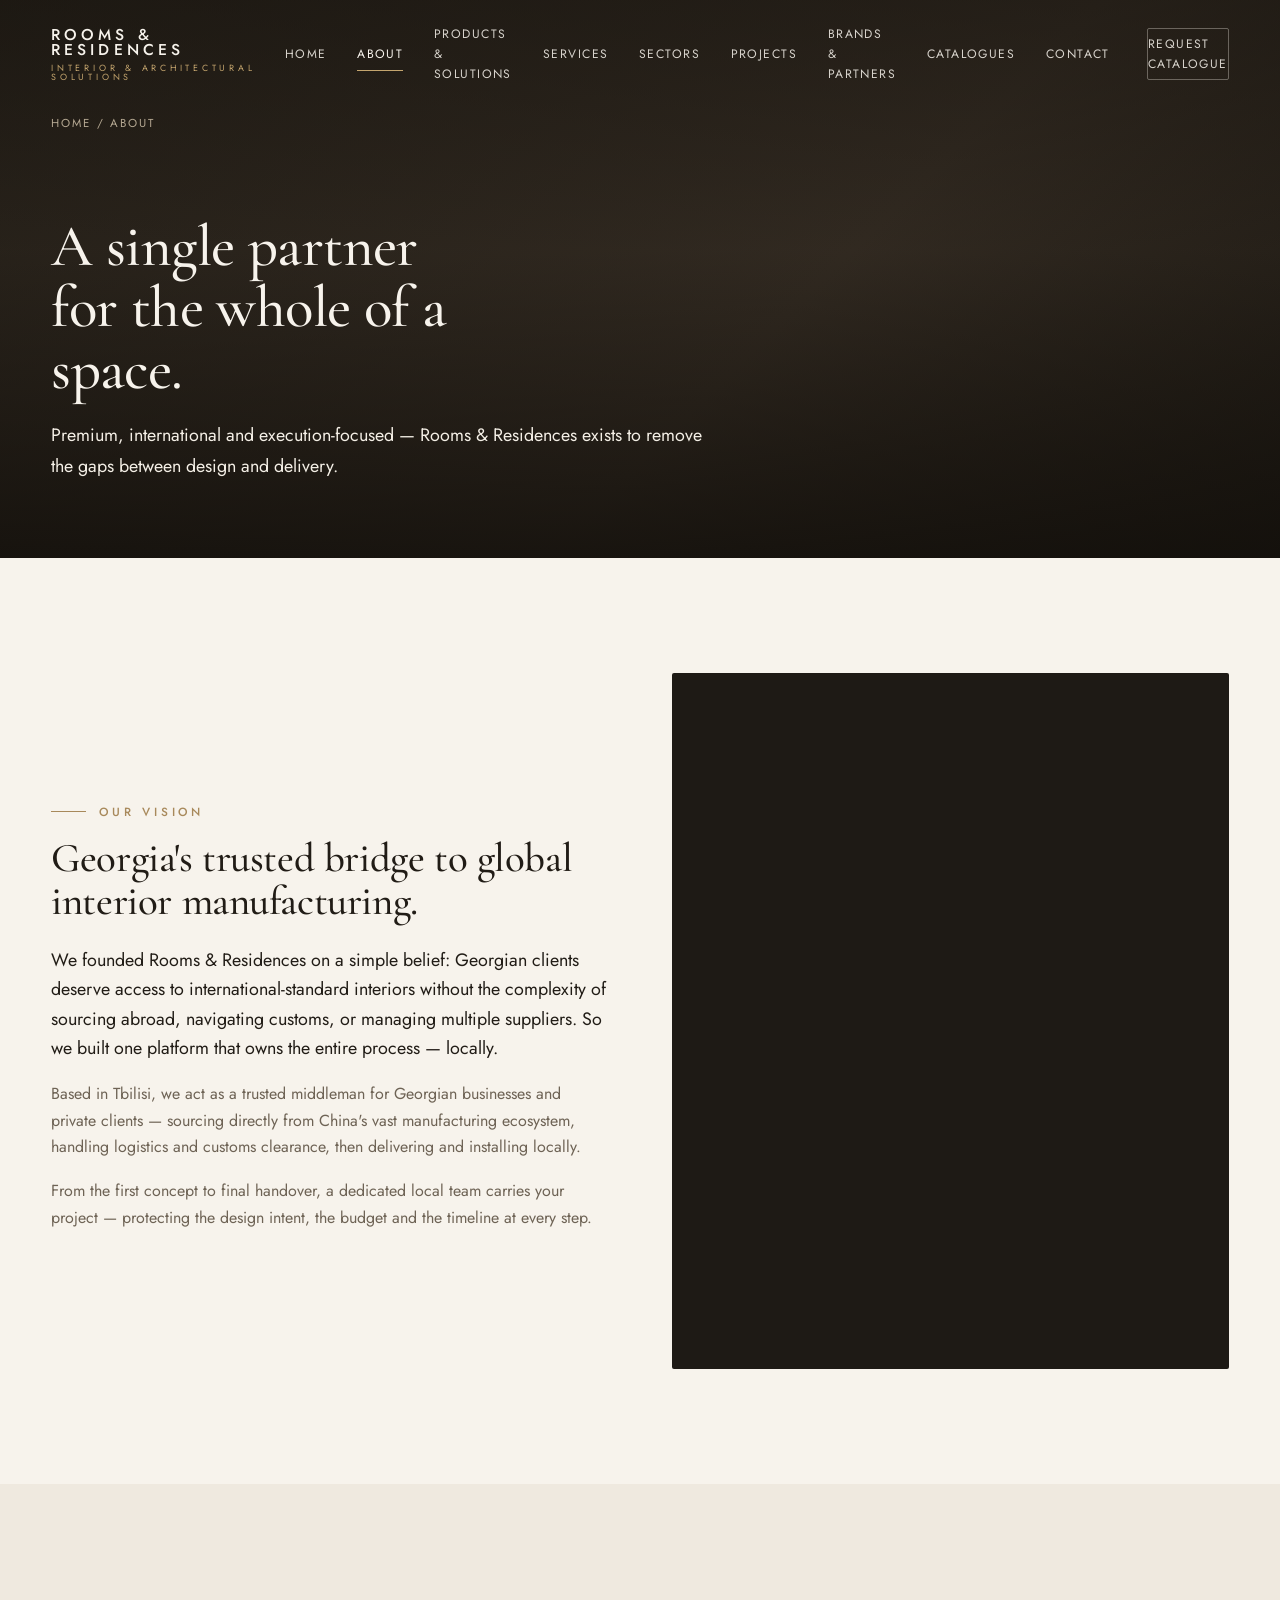
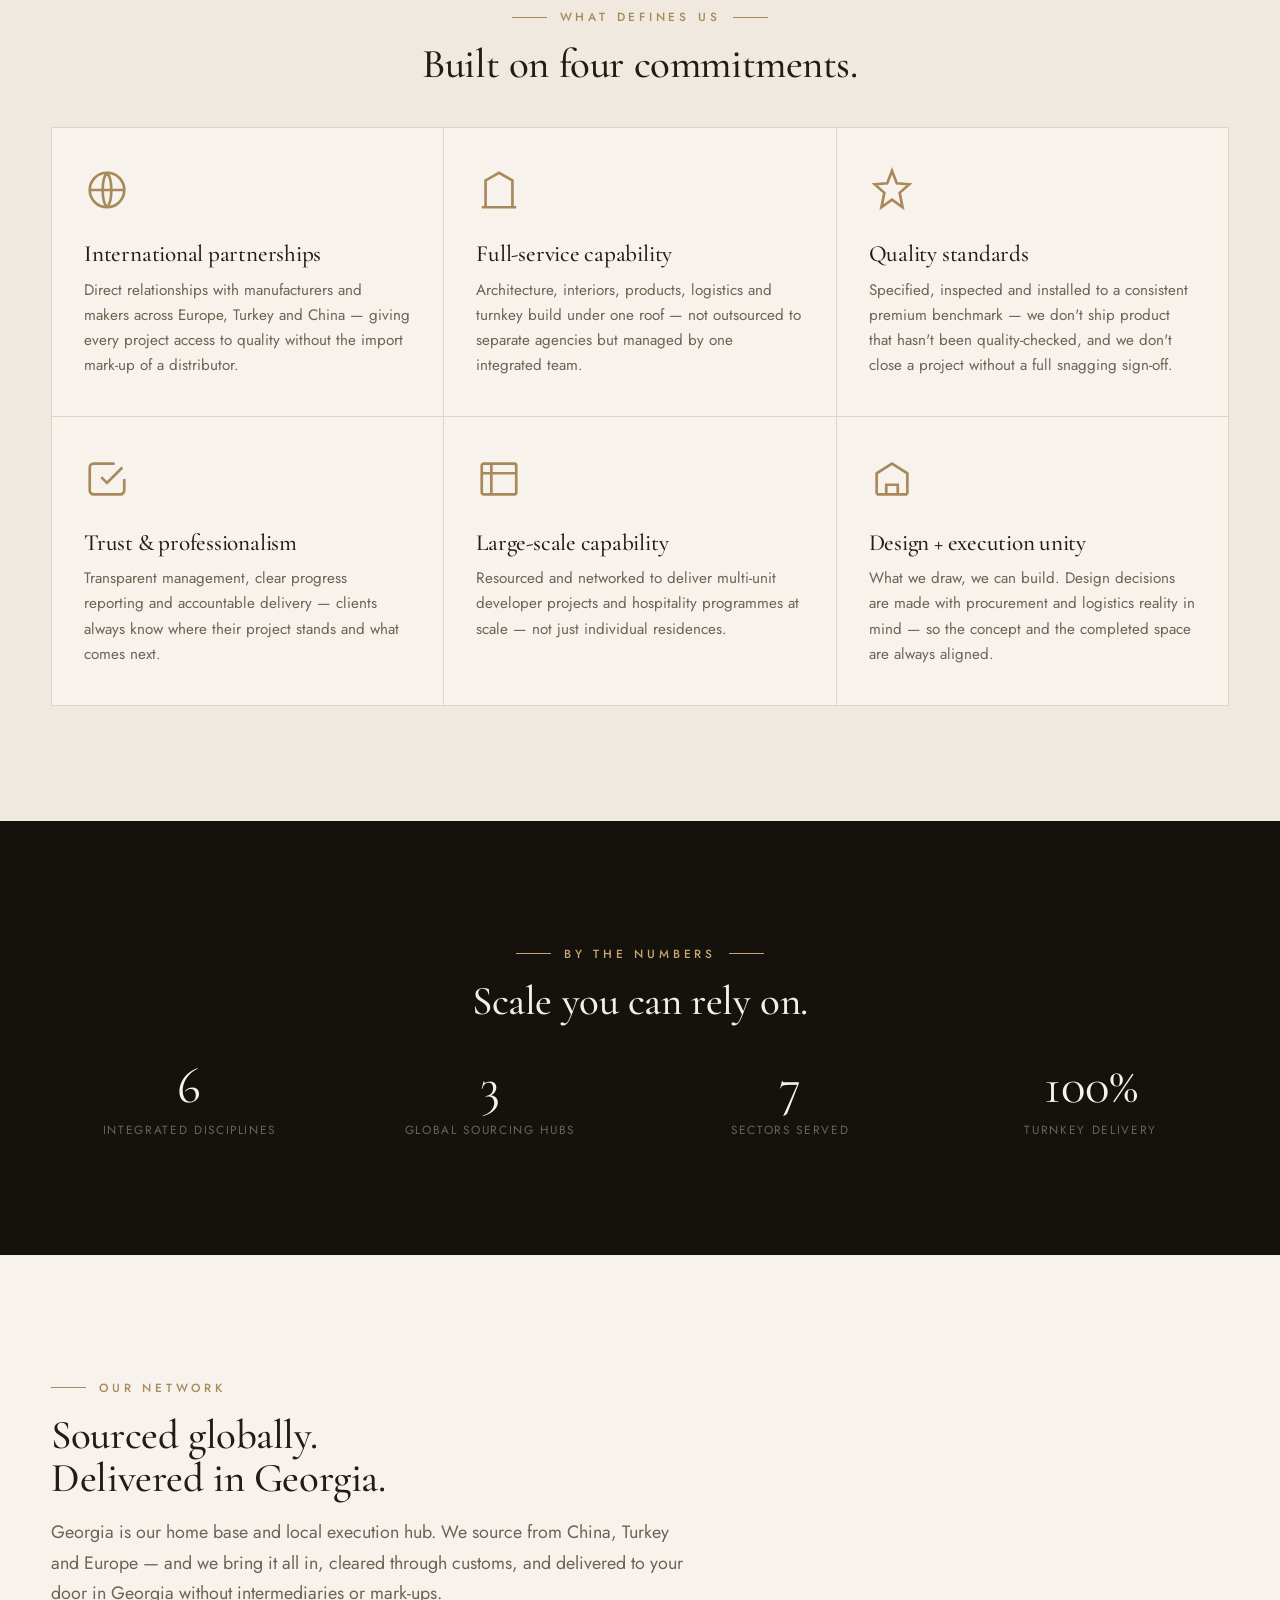
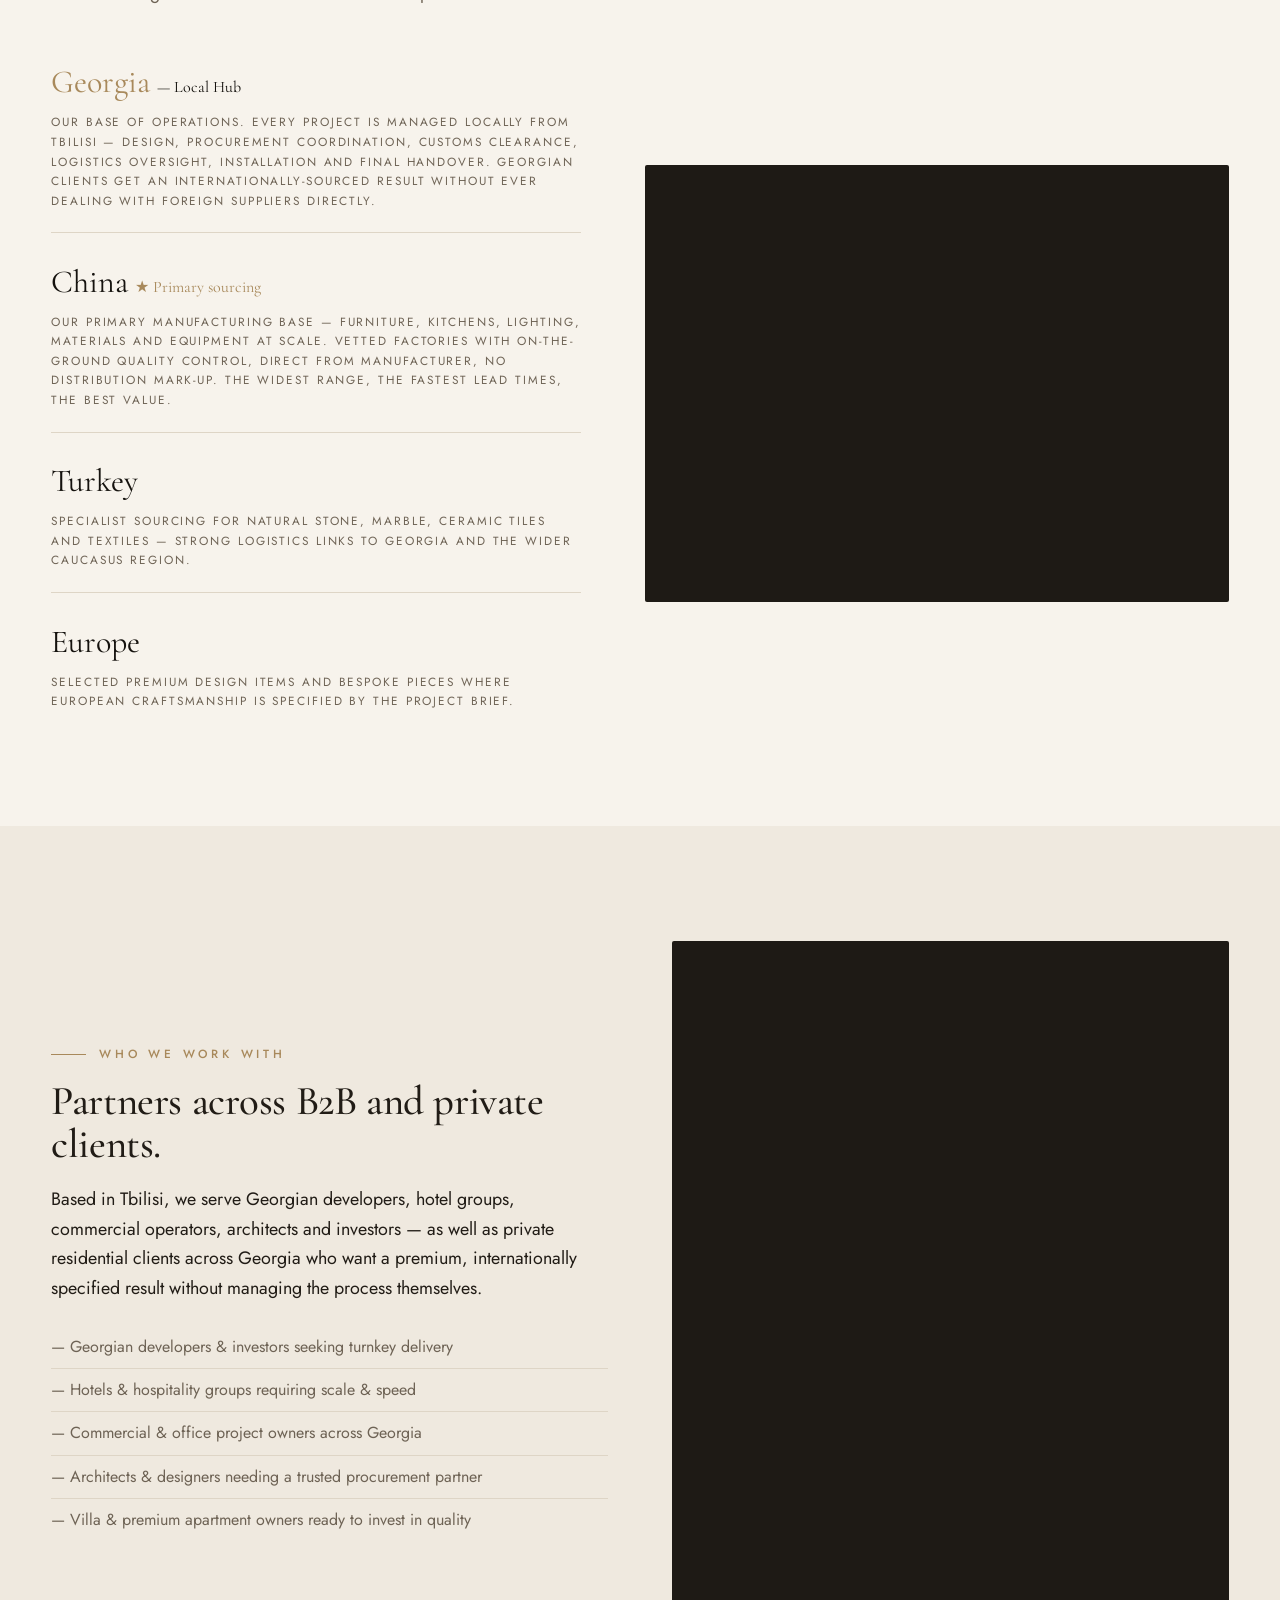
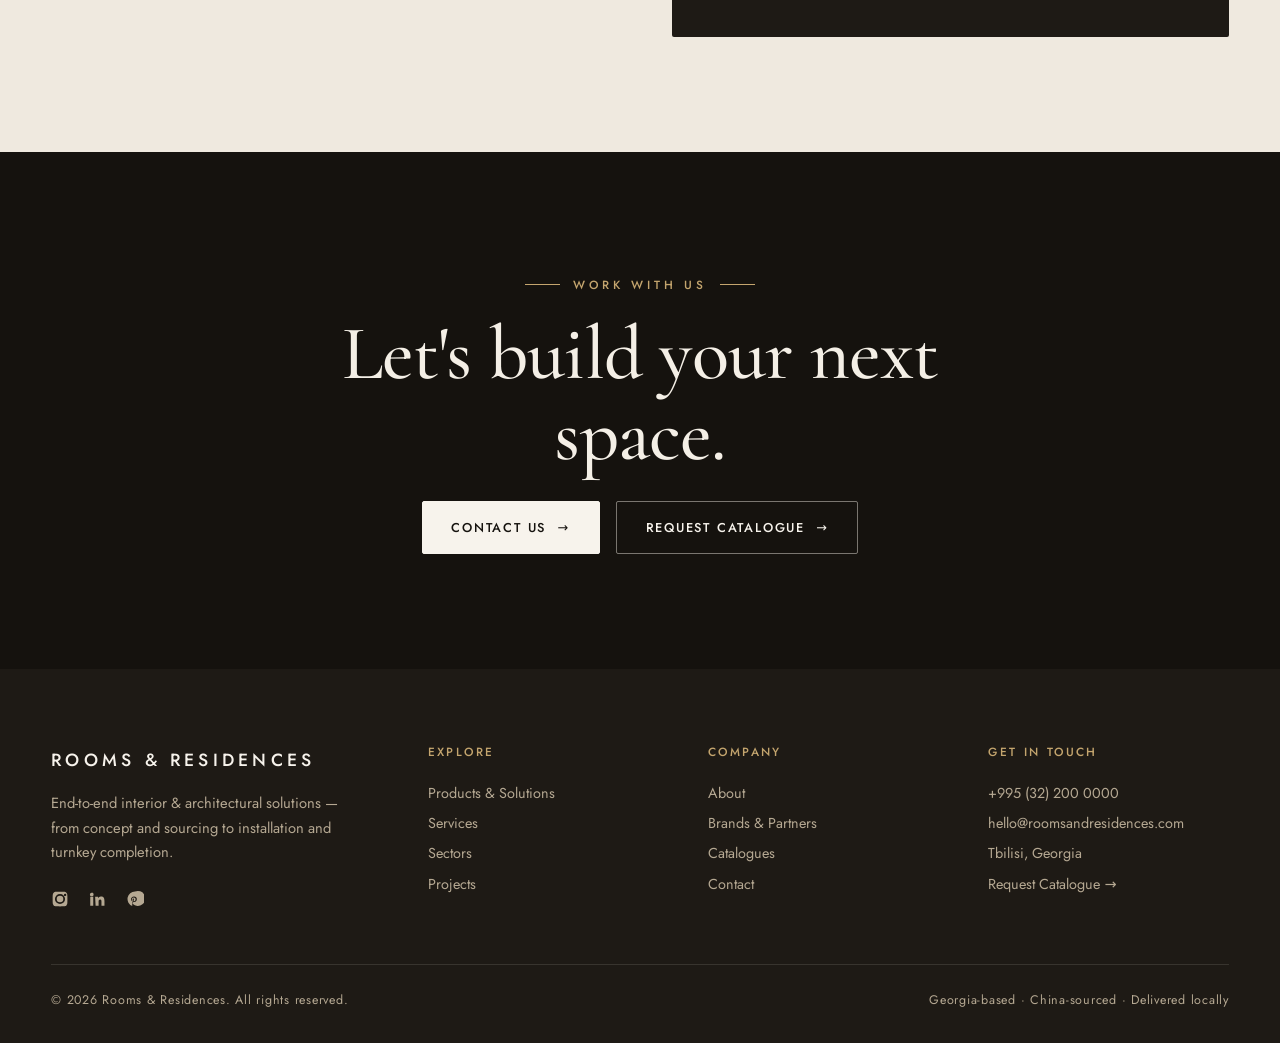
==== commit 7c73498b: "Georgia positioning: local hub middleman, Tbilisi contact, map redesign - index.html: SVG map redraw" ====
--- a/about.html
+++ b/about.html
@@ -30,10 +30,10 @@
     <div class="container split">
       <div class="prose reveal">
         <span class="eyebrow">Our Vision</span>
-        <h2 style="font-size:var(--h2);margin:1rem 0 1.4rem">Design-driven spaces, delivered without compromise.</h2>
-        <p>We founded Rooms &amp; Residences on a simple belief: clients deserve international-standard interiors without juggling a dozen suppliers, contractors and shipping agents. So we built one platform that owns the entire process.</p>
-        <p>From the first concept sketch to the final styling, a dedicated team carries your project — protecting the design intent, the budget and the timeline at every step.</p>
-        <p>The result is a space that looks the way it was imagined, delivered when it was promised, with a single point of accountability throughout.</p>
+        <h2 style="font-size:var(--h2);margin:1rem 0 1.4rem">Georgia's trusted bridge to global interior manufacturing.</h2>
+        <p>We founded Rooms &amp; Residences on a simple belief: Georgian clients deserve access to international-standard interiors without the complexity of sourcing abroad, navigating customs, or managing multiple suppliers. So we built one platform that owns the entire process — locally.</p>
+        <p>Based in Tbilisi, we act as a trusted middleman for Georgian businesses and private clients — sourcing directly from China's vast manufacturing ecosystem, handling logistics and customs clearance, then delivering and installing locally.</p>
+        <p>From the first concept to final handover, a dedicated local team carries your project — protecting the design intent, the budget and the timeline at every step.</p>
       </div>
       <div class="media-frame reveal" data-delay="1">
         <img src="https://images.unsplash.com/photo-1600607687939-ce8a6c25118c?auto=format&fit=crop&w=1100&q=80" alt="Considered residential interior" onerror="this.style.display='none'">
@@ -116,18 +116,22 @@
     <div class="container">
       <div class="section-head reveal">
         <span class="eyebrow">Our Network</span>
-        <h2>Sourced in China.<br>Delivered locally.</h2>
-        <p class="lead">China is our primary manufacturing and sourcing base — the world's most comprehensive ecosystem for furniture, materials, lighting and equipment, all managed directly without distributor intermediaries.</p>
+        <h2>Sourced globally.<br>Delivered in Georgia.</h2>
+        <p class="lead">Georgia is our home base and local execution hub. We source from China, Turkey and Europe — and we bring it all in, cleared through customs, and delivered to your door in Georgia without intermediaries or mark-ups.</p>
       </div>
       <div class="net-grid" style="margin-top:3rem">
         <div class="hubs" style="margin-top:0;flex-direction:column;gap:1.4rem">
           <div class="hub" style="border-bottom:1px solid var(--line);padding-bottom:1.4rem">
-            <div class="n" style="font-family:'Cormorant Garamond',serif;font-size:2rem;color:var(--ink)">China <span style="font-size:1rem;color:var(--brass)">★ Primary</span></div>
-            <div class="l" style="color:var(--muted)">Our primary sourcing hub — furniture, kitchens, lighting, materials and equipment at scale. Vetted factories with on-the-ground quality control, direct from manufacturer, no distribution mark-up. The widest range, the fastest lead times, the best value.</div>
+            <div class="n" style="font-family:'Cormorant Garamond',serif;font-size:2rem;color:var(--brass)">Georgia <span style="font-size:1rem;color:var(--ink)">— Local Hub</span></div>
+            <div class="l" style="color:var(--muted)">Our base of operations. Every project is managed locally from Tbilisi — design, procurement coordination, customs clearance, logistics oversight, installation and final handover. Georgian clients get an internationally-sourced result without ever dealing with foreign suppliers directly.</div>
+          </div>
+          <div class="hub" style="border-bottom:1px solid var(--line);padding-bottom:1.4rem">
+            <div class="n" style="font-family:'Cormorant Garamond',serif;font-size:2rem;color:var(--ink)">China <span style="font-size:1rem;color:var(--brass)">★ Primary sourcing</span></div>
+            <div class="l" style="color:var(--muted)">Our primary manufacturing base — furniture, kitchens, lighting, materials and equipment at scale. Vetted factories with on-the-ground quality control, direct from manufacturer, no distribution mark-up. The widest range, the fastest lead times, the best value.</div>
           </div>
           <div class="hub" style="border-bottom:1px solid var(--line);padding-bottom:1.4rem">
             <div class="n" style="font-family:'Cormorant Garamond',serif;font-size:2rem;color:var(--ink)">Turkey</div>
-            <div class="l" style="color:var(--muted)">Specialist sourcing for natural stone, marble, ceramic tiles and textiles — strong logistics to the Middle East and regional markets.</div>
+            <div class="l" style="color:var(--muted)">Specialist sourcing for natural stone, marble, ceramic tiles and textiles — strong logistics links to Georgia and the wider Caucasus region.</div>
           </div>
           <div class="hub">
             <div class="n" style="font-family:'Cormorant Garamond',serif;font-size:2rem;color:var(--ink)">Europe</div>
@@ -147,12 +151,12 @@
       <div class="prose reveal">
         <span class="eyebrow">Who We Work With</span>
         <h2 style="font-size:var(--h2);margin:1rem 0 1.2rem">Partners across B2B and private clients.</h2>
-        <p>We serve developers, hotel groups, commercial operators, architects and investors — as well as villa owners and private residential clients who expect a premium, internationally specified result.</p>
+        <p>Based in Tbilisi, we serve Georgian developers, hotel groups, commercial operators, architects and investors — as well as private residential clients across Georgia who want a premium, internationally specified result without managing the process themselves.</p>
         <ul style="margin-top:1.4rem;color:var(--muted)">
-          <li style="padding:.5rem 0;border-bottom:1px solid var(--line)">— Developers &amp; investors seeking turnkey delivery</li>
-          <li style="padding:.5rem 0;border-bottom:1px solid var(--line)">— Hotels &amp; hospitality groups requiring scale</li>
-          <li style="padding:.5rem 0;border-bottom:1px solid var(--line)">— Commercial &amp; office project owners</li>
-          <li style="padding:.5rem 0;border-bottom:1px solid var(--line)">— Architects &amp; designers needing a procurement partner</li>
+          <li style="padding:.5rem 0;border-bottom:1px solid var(--line)">— Georgian developers &amp; investors seeking turnkey delivery</li>
+          <li style="padding:.5rem 0;border-bottom:1px solid var(--line)">— Hotels &amp; hospitality groups requiring scale &amp; speed</li>
+          <li style="padding:.5rem 0;border-bottom:1px solid var(--line)">— Commercial &amp; office project owners across Georgia</li>
+          <li style="padding:.5rem 0;border-bottom:1px solid var(--line)">— Architects &amp; designers needing a trusted procurement partner</li>
           <li style="padding:.5rem 0">— Villa &amp; premium apartment owners ready to invest in quality</li>
         </ul>
       </div>
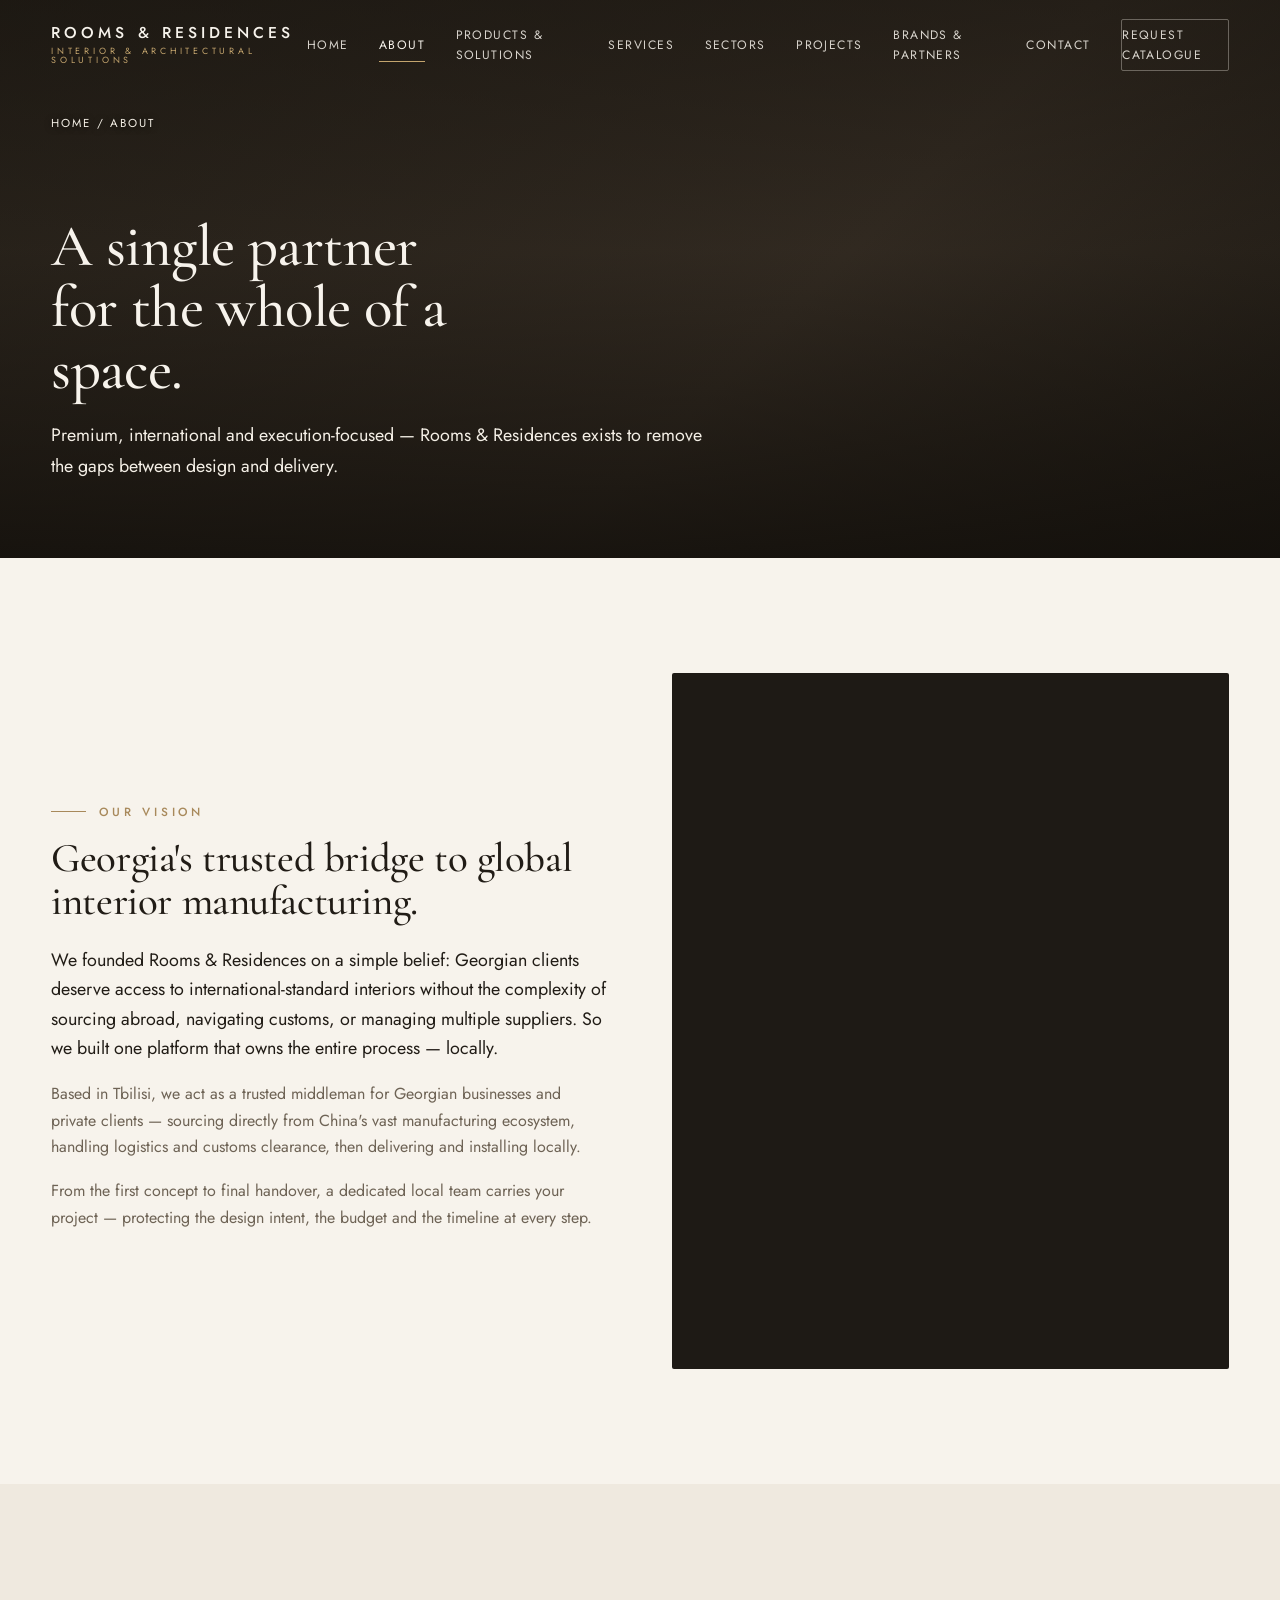
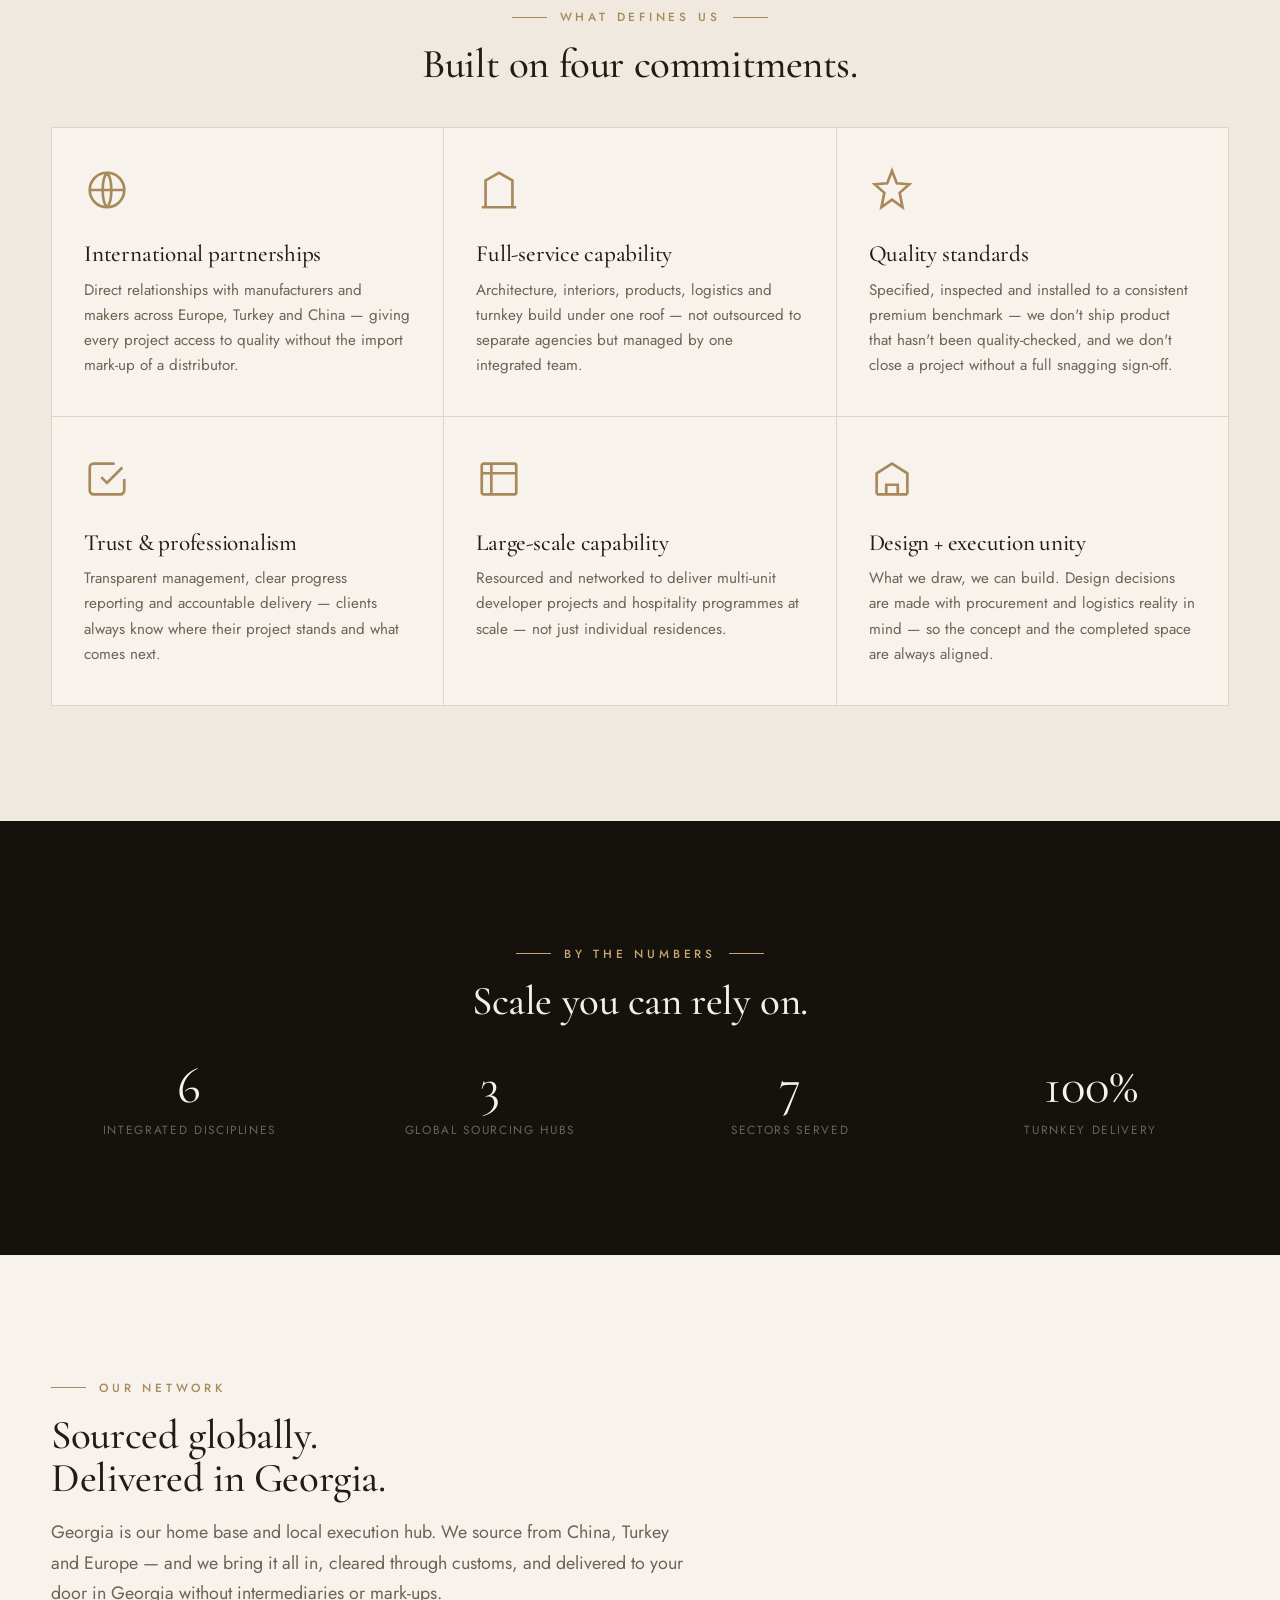
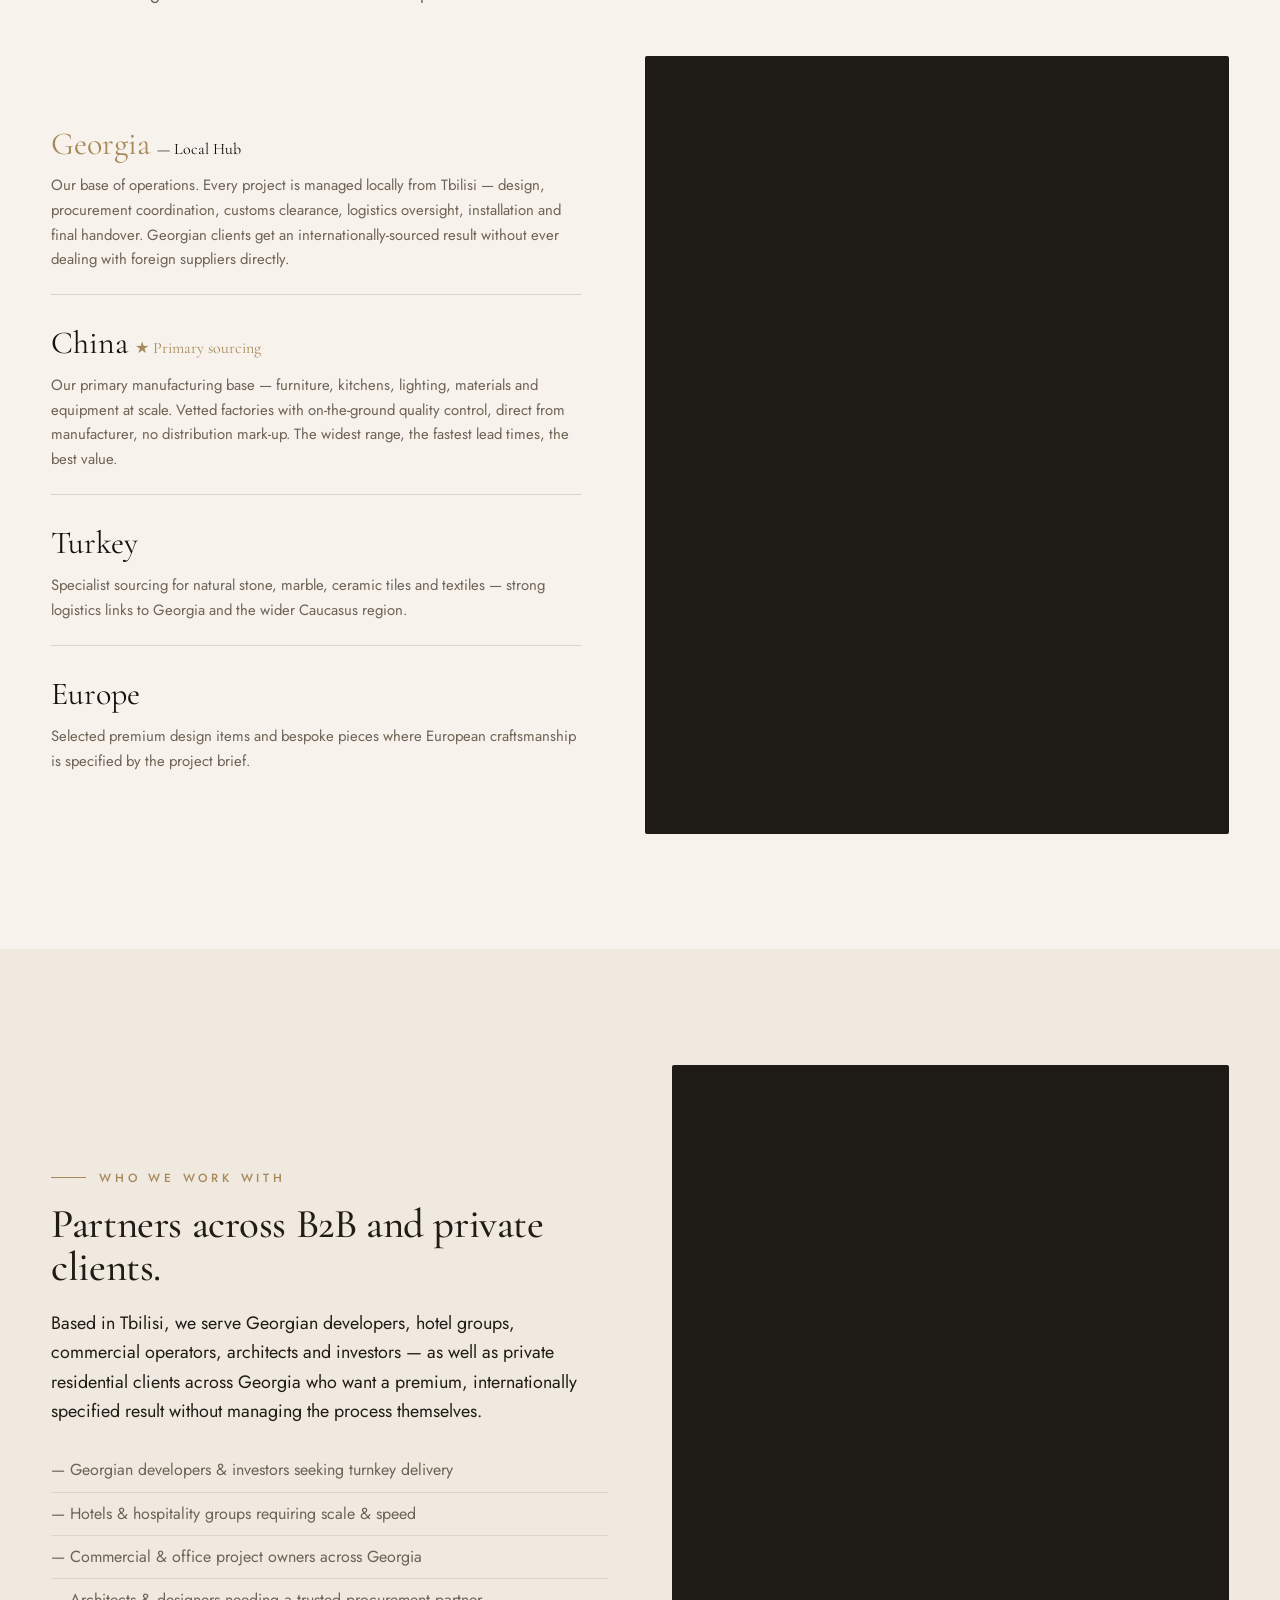
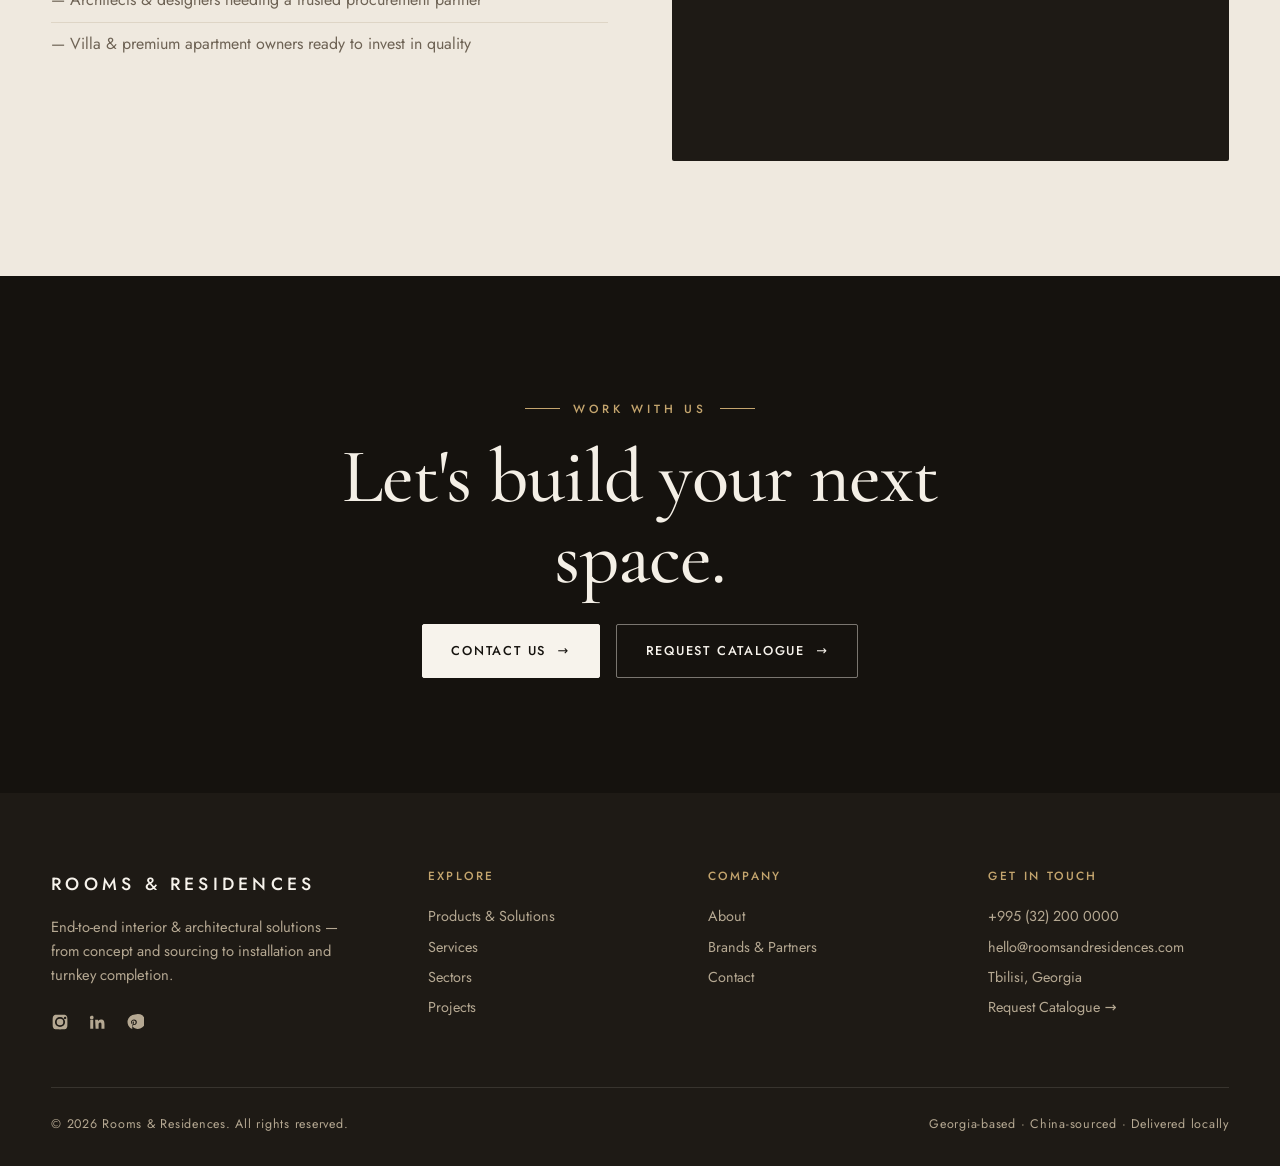
==== commit 4628d13b: "Polish: hub text case, image swap, nav gap, bullet hanging indent, icon consistency about.html - Hub" ====
--- a/about.html
+++ b/about.html
@@ -123,23 +123,23 @@
         <div class="hubs" style="margin-top:0;flex-direction:column;gap:1.4rem">
           <div class="hub" style="border-bottom:1px solid var(--line);padding-bottom:1.4rem">
             <div class="n" style="font-family:'Cormorant Garamond',serif;font-size:2rem;color:var(--brass)">Georgia <span style="font-size:1rem;color:var(--ink)">— Local Hub</span></div>
-            <div class="l" style="color:var(--muted)">Our base of operations. Every project is managed locally from Tbilisi — design, procurement coordination, customs clearance, logistics oversight, installation and final handover. Georgian clients get an internationally-sourced result without ever dealing with foreign suppliers directly.</div>
+            <div class="l" style="color:var(--muted);text-transform:none;letter-spacing:normal;font-size:.93rem;line-height:1.65">Our base of operations. Every project is managed locally from Tbilisi — design, procurement coordination, customs clearance, logistics oversight, installation and final handover. Georgian clients get an internationally-sourced result without ever dealing with foreign suppliers directly.</div>
           </div>
           <div class="hub" style="border-bottom:1px solid var(--line);padding-bottom:1.4rem">
             <div class="n" style="font-family:'Cormorant Garamond',serif;font-size:2rem;color:var(--ink)">China <span style="font-size:1rem;color:var(--brass)">★ Primary sourcing</span></div>
-            <div class="l" style="color:var(--muted)">Our primary manufacturing base — furniture, kitchens, lighting, materials and equipment at scale. Vetted factories with on-the-ground quality control, direct from manufacturer, no distribution mark-up. The widest range, the fastest lead times, the best value.</div>
+            <div class="l" style="color:var(--muted);text-transform:none;letter-spacing:normal;font-size:.93rem;line-height:1.65">Our primary manufacturing base — furniture, kitchens, lighting, materials and equipment at scale. Vetted factories with on-the-ground quality control, direct from manufacturer, no distribution mark-up. The widest range, the fastest lead times, the best value.</div>
           </div>
           <div class="hub" style="border-bottom:1px solid var(--line);padding-bottom:1.4rem">
             <div class="n" style="font-family:'Cormorant Garamond',serif;font-size:2rem;color:var(--ink)">Turkey</div>
-            <div class="l" style="color:var(--muted)">Specialist sourcing for natural stone, marble, ceramic tiles and textiles — strong logistics links to Georgia and the wider Caucasus region.</div>
+            <div class="l" style="color:var(--muted);text-transform:none;letter-spacing:normal;font-size:.93rem;line-height:1.65">Specialist sourcing for natural stone, marble, ceramic tiles and textiles — strong logistics links to Georgia and the wider Caucasus region.</div>
           </div>
           <div class="hub">
             <div class="n" style="font-family:'Cormorant Garamond',serif;font-size:2rem;color:var(--ink)">Europe</div>
-            <div class="l" style="color:var(--muted)">Selected premium design items and bespoke pieces where European craftsmanship is specified by the project brief.</div>
+            <div class="l" style="color:var(--muted);text-transform:none;letter-spacing:normal;font-size:.93rem;line-height:1.65">Selected premium design items and bespoke pieces where European craftsmanship is specified by the project brief.</div>
           </div>
         </div>
-        <div class="media-frame reveal" data-delay="1" style="aspect-ratio:4/3">
-          <img src="https://images.unsplash.com/photo-1581092160562-40aa08e78837?auto=format&fit=crop&w=1100&q=80" alt="Manufacturing facility" onerror="this.style.display='none'">
+        <div class="media-frame reveal" data-delay="1" style="aspect-ratio:3/4">
+          <img src="https://images.unsplash.com/photo-1497366754035-f200968a6e72?auto=format&fit=crop&w=1100&q=80" alt="Interior partnership space" onerror="this.style.display='none'">
         </div>
       </div>
     </div>
@@ -161,7 +161,7 @@
         </ul>
       </div>
       <div class="media-frame reveal" data-delay="1">
-        <img src="https://images.unsplash.com/photo-1497366754035-f200968a6e72?auto=format&fit=crop&w=1100&q=80" alt="Commercial interior space" onerror="this.style.display='none'">
+        <img src="https://images.unsplash.com/photo-1581092160562-40aa08e78837?auto=format&fit=crop&w=1100&q=80" alt="Manufacturing facility" onerror="this.style.display='none'">
       </div>
     </div>
   </section>
--- a/assets/css/styles.css
+++ b/assets/css/styles.css
@@ -189,7 +189,7 @@
 .nav a:hover, .nav a[aria-current="page"] { opacity: 1; }
 .nav a:hover::after, .nav a[aria-current="page"]::after { transform: scaleX(1); }
 .nav-cta {
-  margin-left: .4rem; padding: .6rem 1.1rem; border: 1px solid rgba(244,239,230,.4);
+  padding: .6rem 1.1rem; border: 1px solid rgba(244,239,230,.4);
   border-radius: var(--radius); font-size: .72rem; letter-spacing: .14em; text-transform: uppercase;
   transition: background var(--dur) var(--ease), color var(--dur) var(--ease), border-color var(--dur) var(--ease);
 }
@@ -250,7 +250,7 @@
 }
 .page-hero h1 { font-size: var(--h1); max-width: 18ch; margin-top: .9rem; }
 .page-hero .lead { color: var(--text-inv); margin-top: 1.2rem; }
-.crumbs { font-size: .72rem; letter-spacing: .18em; text-transform: uppercase; color: var(--muted-inv); }
+.crumbs { font-size: .72rem; letter-spacing: .18em; text-transform: uppercase; color: var(--text-inv); text-shadow: 0 1px 6px rgba(10,8,5,.75); }
 .crumbs a:hover { color: var(--brass-bright); }
 
 /* media fallback so images never look broken */
@@ -439,13 +439,61 @@
 
 /* ---------- Product category accordion/list ---------- */
 .cat-cols { display: grid; grid-template-columns: repeat(2, 1fr); gap: 1px; background: var(--line); border: 1px solid var(--line); }
-.cat-block { background: var(--paper); padding: 2.4rem; transition: background var(--dur) var(--ease); }
+.cat-block { background: var(--paper); padding: 2.4rem; transition: background var(--dur) var(--ease); display: flex; flex-direction: column; }
 .cat-block:hover { background: var(--paper-2); }
+.cat-block .cat-ico { width: 38px; height: 38px; color: var(--brass); margin-bottom: 1.2rem; flex: none; }
 .cat-block .num { font-family: 'Cormorant Garamond', serif; color: var(--brass); font-size: 1rem; }
 .cat-block h3 { font-size: 1.8rem; margin: .6rem 0 1.1rem; }
-.cat-block ul { columns: 2; gap: 1.5rem; }
-.cat-block li { font-size: .92rem; color: var(--muted); padding: .35rem 0; }
-.cat-block li::before { content: "—"; color: var(--brass); margin-right: .6rem; }
+.cat-block ul { columns: unset; flex: 1; }
+.cat-block li {
+  font-size: .9rem; color: var(--muted); line-height: 1.55;
+  display: flex; align-items: flex-start; gap: .72rem; padding: .38rem 0;
+}
+.cat-block li::before {
+  content: ""; display: block; flex: none;
+  width: 5px; height: 5px; border-radius: 50%;
+  background: var(--brass); margin-top: .44rem;
+}
+.dl-btn {
+  display: inline-flex; align-items: center; gap: .5rem;
+  font-family: 'Jost', sans-serif; font-size: .72rem; font-weight: 500; letter-spacing: .14em; text-transform: uppercase;
+  color: var(--brass); margin-top: 1.6rem; padding: .5rem 0; align-self: flex-start;
+  border: 0; border-bottom: 1px solid rgba(168,137,91,.35);
+  background: none; cursor: pointer;
+  transition: color var(--dur) var(--ease), border-color var(--dur) var(--ease);
+}
+.dl-btn:hover { color: var(--ink); border-bottom-color: var(--ink); }
+.dl-btn svg { width: 13px; height: 13px; }
+
+/* ---------- Homepage editorial products feature ---------- */
+.prod-feature { display: grid; grid-template-columns: .44fr 1fr; gap: 0; border: 1px solid var(--line); overflow: hidden; margin-top: 2.6rem; min-height: 480px; }
+.prod-feature__img { position: relative; overflow: hidden; }
+.prod-feature__img img { position: absolute; inset: 0; width: 100%; height: 100%; object-fit: cover; transition: transform 900ms var(--ease); }
+.prod-feature:hover .prod-feature__img img { transform: scale(1.04); }
+.prod-feature__list { display: flex; flex-direction: column; border-left: 1px solid var(--line); }
+.pfl-item {
+  display: flex; align-items: center; gap: 1.8rem;
+  padding: 1.1rem 2rem; color: var(--text);
+  border-bottom: 1px solid var(--line); flex: 1;
+  transition: background var(--dur) var(--ease);
+}
+.pfl-item:last-child { border-bottom: 0; }
+.pfl-item:hover { background: var(--paper); }
+.pfl-num { font-family: 'Cormorant Garamond', serif; font-size: 1.9rem; color: var(--brass); min-width: 3rem; line-height: 1; flex: none; }
+.pfl-item h3 { font-size: 1.2rem; margin-bottom: .2rem; }
+.pfl-item p { font-size: .82rem; color: var(--muted); }
+.pfl-arrow { margin-left: auto; color: var(--brass); opacity: 0; flex: none; transition: opacity var(--dur) var(--ease), transform var(--dur) var(--ease); }
+.pfl-item:hover .pfl-arrow { opacity: 1; transform: translateX(4px); }
+
+/* ---------- Sectors clients 2-box layout ---------- */
+.client-grid { display: grid; grid-template-columns: 1fr 1fr; gap: 2px; background: rgba(244,239,230,.08); border: 1px solid rgba(244,239,230,.1); margin-top: 2.6rem; }
+.client-box { padding: 3rem 2.8rem; }
+.client-box .eyebrow { color: var(--brass-bright); }
+.client-box h3 { font-size: clamp(1.6rem, 2.4vw, 2.2rem); margin: .9rem 0 1.8rem; color: var(--paper); }
+.client-box ul li { font-size: .93rem; color: var(--muted-inv); padding: .65rem 0; border-bottom: 1px solid rgba(244,239,230,.1); }
+.client-box ul li::before { content: "—"; color: var(--brass-bright); margin-right: .7rem; }
+.client-box ul li:last-child { border-bottom: 0; }
+.client-box .btn { margin-top: 2.2rem; }
 
 /* ---------- Reveal animation ---------- */
 .reveal { opacity: 0; transform: translateY(26px); transition: opacity 700ms var(--ease), transform 700ms var(--ease); }
@@ -537,12 +585,14 @@
 .tl-item p { font-size: .9rem; color: var(--muted); }
 
 /* ---------- Sector description cards ---------- */
-.sector-desc { padding: 1.6rem 0; border-bottom: 1px solid var(--line); }
+.sector-desc { padding: 1.6rem 0; border-bottom: 1px solid var(--line); display: grid; grid-template-columns: 1fr auto; align-items: center; gap: 3rem; }
 .sector-desc:last-child { border-bottom: 0; }
 .sector-desc .sd-head { display: flex; align-items: center; gap: 1.4rem; margin-bottom: .6rem; }
 .sector-desc .idx { font-size: .72rem; letter-spacing: .18em; color: var(--brass); text-transform: uppercase; flex: none; }
 .sector-desc h3 { font-size: 1.5rem; }
 .sector-desc p { color: var(--muted); font-size: .95rem; max-width: 60ch; }
+.sd-icon { width: 96px; height: 96px; display: grid; place-items: center; flex: none; opacity: .18; color: var(--brass); }
+.sd-icon svg { width: 80px; height: 80px; }
 
 /* ---------- Responsive ---------- */
 @media (max-width: 1024px) {
@@ -553,6 +603,7 @@
   .logo-row { grid-template-columns: repeat(3, 1fr); }
   .prod-grid { grid-template-columns: repeat(2, 1fr); }
   .services-grid { grid-template-columns: repeat(2, 1fr); }
+  .prod-feature { grid-template-columns: .5fr 1fr; }
 }
 @media (max-width: 760px) {
   .intro-grid, .net-grid, .cat-grid, .split, .split.flip > :first-child, .proj-grid, .cat-cols { grid-template-columns: 1fr; order: 0; }
@@ -570,4 +621,10 @@
   .prod-grid { grid-template-columns: 1fr; }
   .prod-tile { aspect-ratio: 4/3; }
   .services-grid { grid-template-columns: 1fr; }
-}
+  .prod-feature { grid-template-columns: 1fr; }
+  .prod-feature__img { min-height: 280px; }
+  .prod-feature__list { border-left: 0; border-top: 1px solid var(--line); }
+  .client-grid { grid-template-columns: 1fr; }
+  .sector-desc { grid-template-columns: 1fr; }
+  .sd-icon { display: none; }
+}
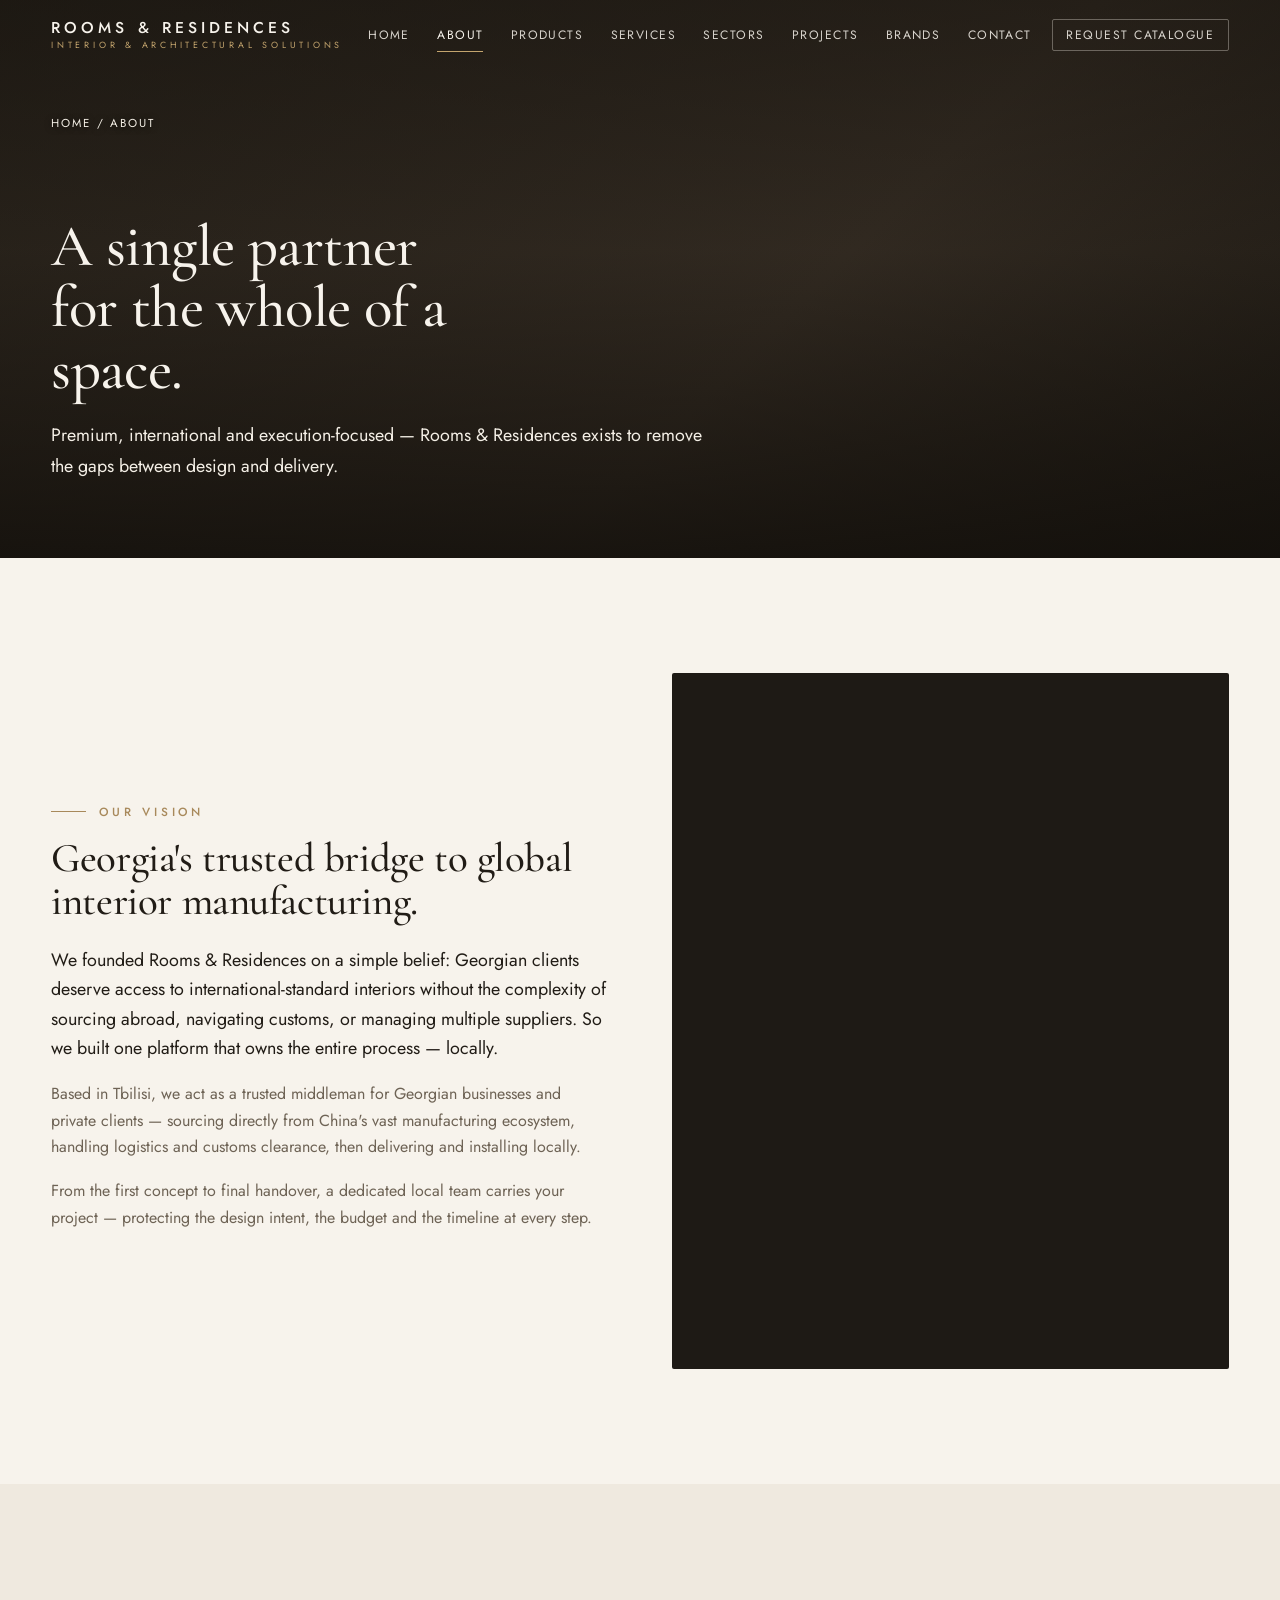
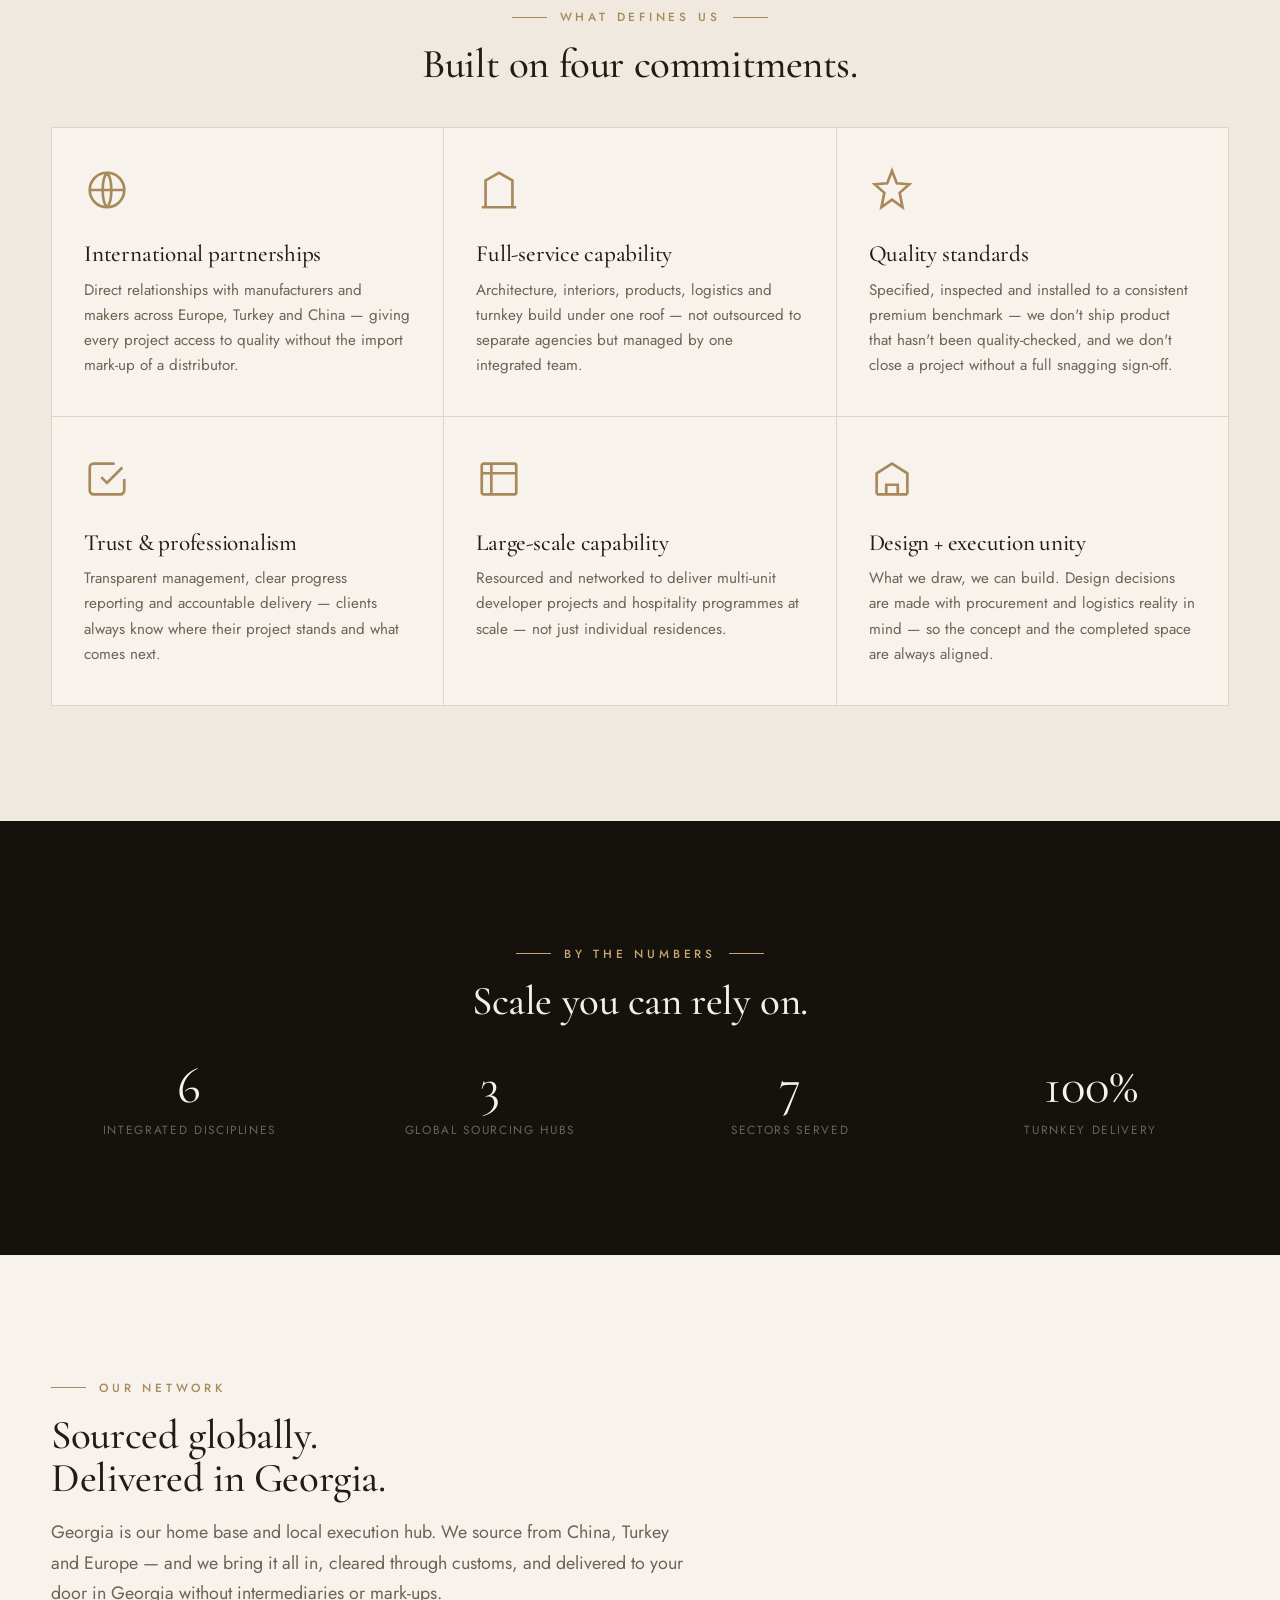
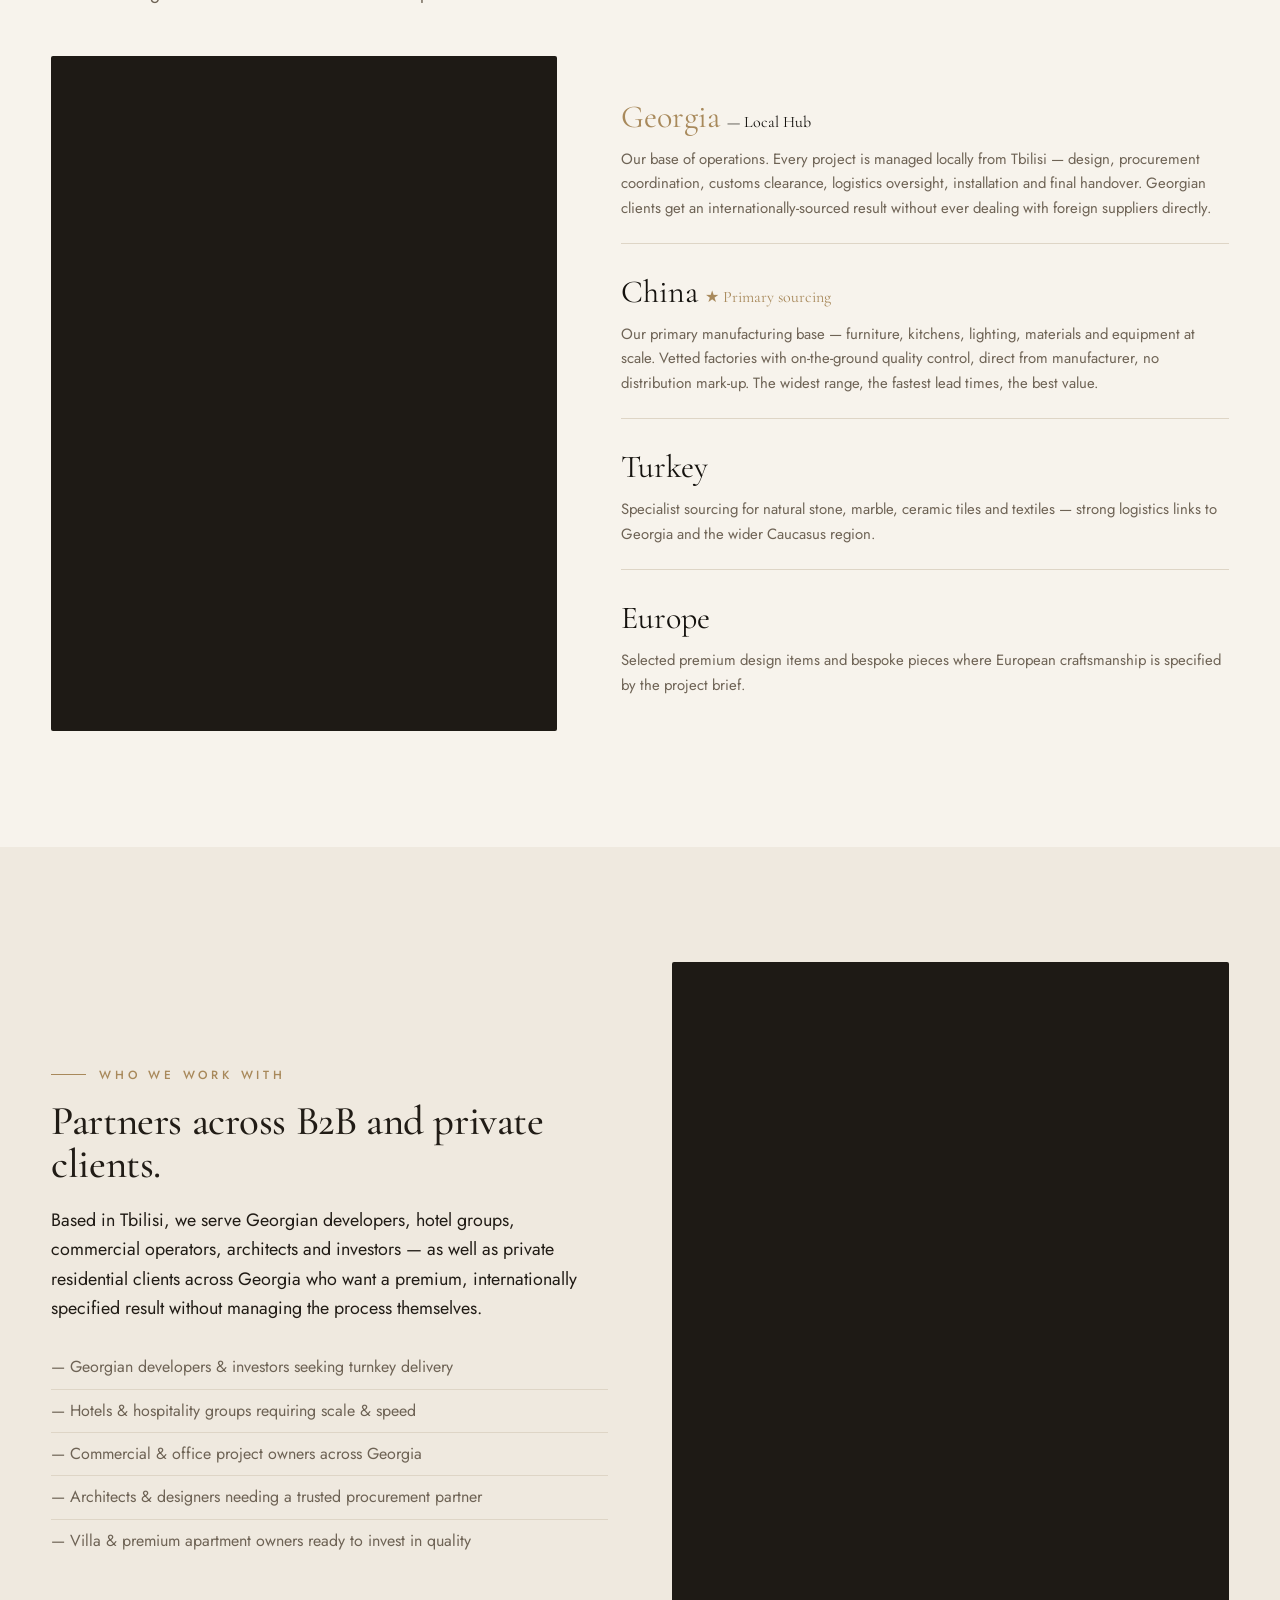
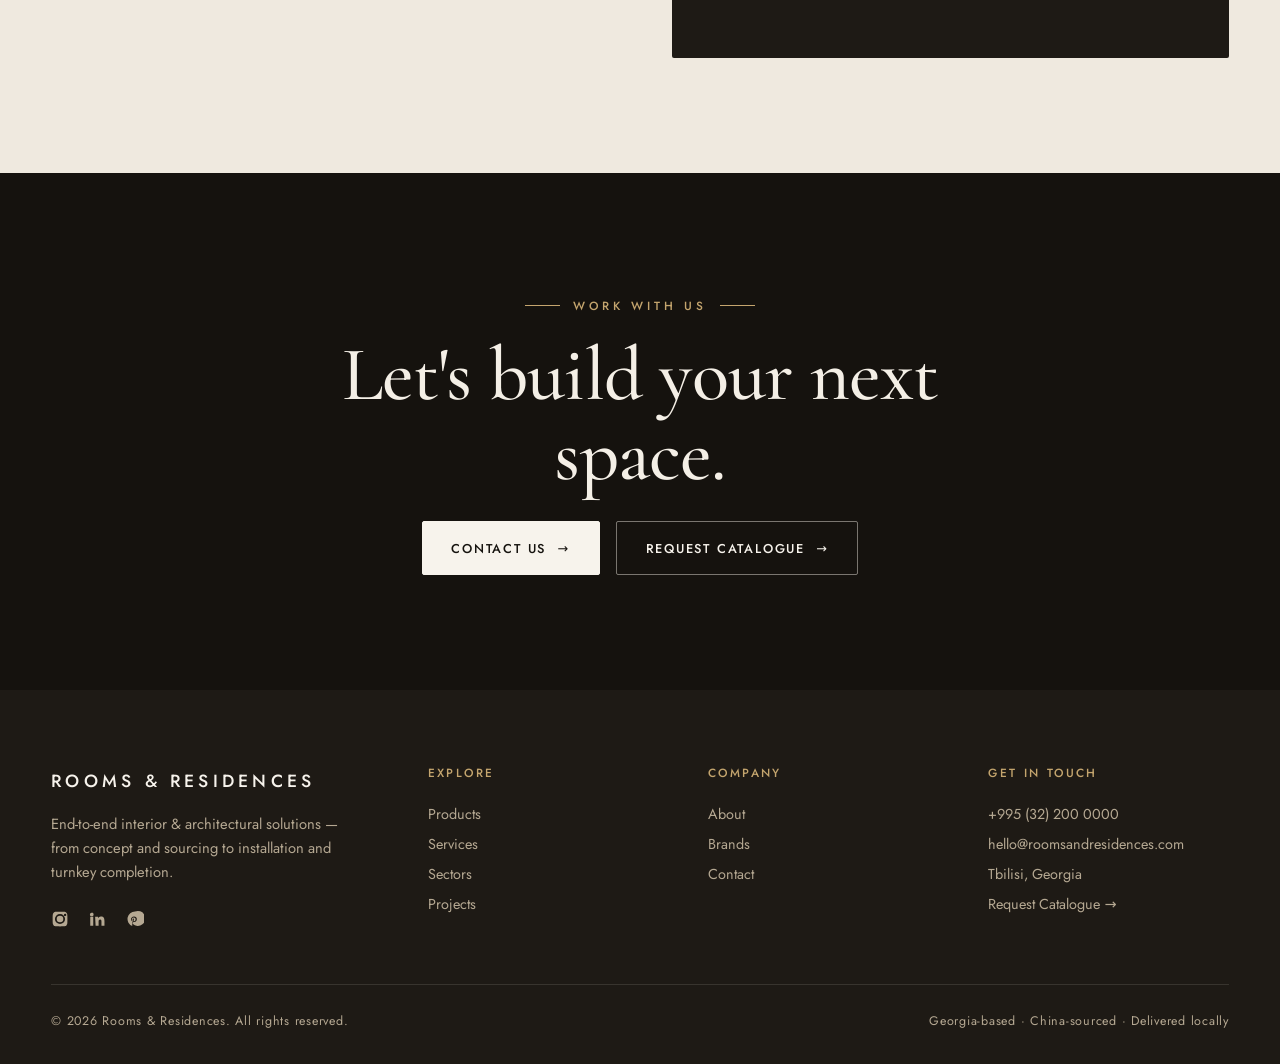
==== commit e982a79e: "about: Our Network — image left, hubs right (column swap)" ====
--- a/about.html
+++ b/about.html
@@ -119,8 +119,11 @@
         <h2>Sourced globally.<br>Delivered in Georgia.</h2>
         <p class="lead">Georgia is our home base and local execution hub. We source from China, Turkey and Europe — and we bring it all in, cleared through customs, and delivered to your door in Georgia without intermediaries or mark-ups.</p>
       </div>
-      <div class="net-grid" style="margin-top:3rem">
-        <div class="hubs" style="margin-top:0;flex-direction:column;gap:1.4rem">
+      <div class="net-grid" style="margin-top:3rem;grid-template-columns:1fr 1.2fr">
+        <div class="media-frame reveal" style="aspect-ratio:3/4">
+          <img src="https://images.unsplash.com/photo-1497366754035-f200968a6e72?auto=format&fit=crop&w=1100&q=80" alt="Interior partnership space" onerror="this.style.display='none'">
+        </div>
+        <div class="hubs reveal" data-delay="1" style="margin-top:0;flex-direction:column;gap:1.4rem">
           <div class="hub" style="border-bottom:1px solid var(--line);padding-bottom:1.4rem">
             <div class="n" style="font-family:'Cormorant Garamond',serif;font-size:2rem;color:var(--brass)">Georgia <span style="font-size:1rem;color:var(--ink)">— Local Hub</span></div>
             <div class="l" style="color:var(--muted);text-transform:none;letter-spacing:normal;font-size:.93rem;line-height:1.65">Our base of operations. Every project is managed locally from Tbilisi — design, procurement coordination, customs clearance, logistics oversight, installation and final handover. Georgian clients get an internationally-sourced result without ever dealing with foreign suppliers directly.</div>
@@ -137,9 +140,6 @@
             <div class="n" style="font-family:'Cormorant Garamond',serif;font-size:2rem;color:var(--ink)">Europe</div>
             <div class="l" style="color:var(--muted);text-transform:none;letter-spacing:normal;font-size:.93rem;line-height:1.65">Selected premium design items and bespoke pieces where European craftsmanship is specified by the project brief.</div>
           </div>
-        </div>
-        <div class="media-frame reveal" data-delay="1" style="aspect-ratio:3/4">
-          <img src="https://images.unsplash.com/photo-1497366754035-f200968a6e72?auto=format&fit=crop&w=1100&q=80" alt="Interior partnership space" onerror="this.style.display='none'">
         </div>
       </div>
     </div>
--- a/assets/css/styles.css
+++ b/assets/css/styles.css
@@ -179,17 +179,18 @@
 .brand { display: flex; flex-direction: column; line-height: 1; z-index: 2; }
 .brand b { font-family: 'Jost', sans-serif; font-weight: 500; letter-spacing: .26em; font-size: .98rem; text-transform: uppercase; }
 .brand span { font-size: .56rem; letter-spacing: .42em; text-transform: uppercase; color: var(--brass-bright); margin-top: .35rem; }
-.nav { display: flex; align-items: center; gap: 1.9rem; }
+.nav { display: flex; align-items: center; gap: 0; }
 .nav a {
   font-size: .76rem; font-weight: 400; letter-spacing: .12em; text-transform: uppercase;
-  opacity: .85; position: relative; padding: .3rem 0;
+  opacity: .85; position: relative; padding: .3rem .85rem;
   transition: opacity var(--dur) var(--ease);
 }
-.nav a::after { content: ""; position: absolute; left: 0; bottom: -2px; height: 1px; width: 100%; background: var(--brass-bright); transform: scaleX(0); transform-origin: left; transition: transform var(--dur) var(--ease); }
+/* underline spans text only — not the padding — so visual alignment is clean */
+.nav a::after { content: ""; position: absolute; left: .85rem; right: .85rem; bottom: -2px; height: 1px; background: var(--brass-bright); transform: scaleX(0); transform-origin: left; transition: transform var(--dur) var(--ease); }
 .nav a:hover, .nav a[aria-current="page"] { opacity: 1; }
 .nav a:hover::after, .nav a[aria-current="page"]::after { transform: scaleX(1); }
 .nav-cta {
-  padding: .6rem 1.1rem; border: 1px solid rgba(244,239,230,.4);
+  margin-left: .4rem; padding: .6rem 1.1rem; border: 1px solid rgba(244,239,230,.4);
   border-radius: var(--radius); font-size: .72rem; letter-spacing: .14em; text-transform: uppercase;
   transition: background var(--dur) var(--ease), color var(--dur) var(--ease), border-color var(--dur) var(--ease);
 }
